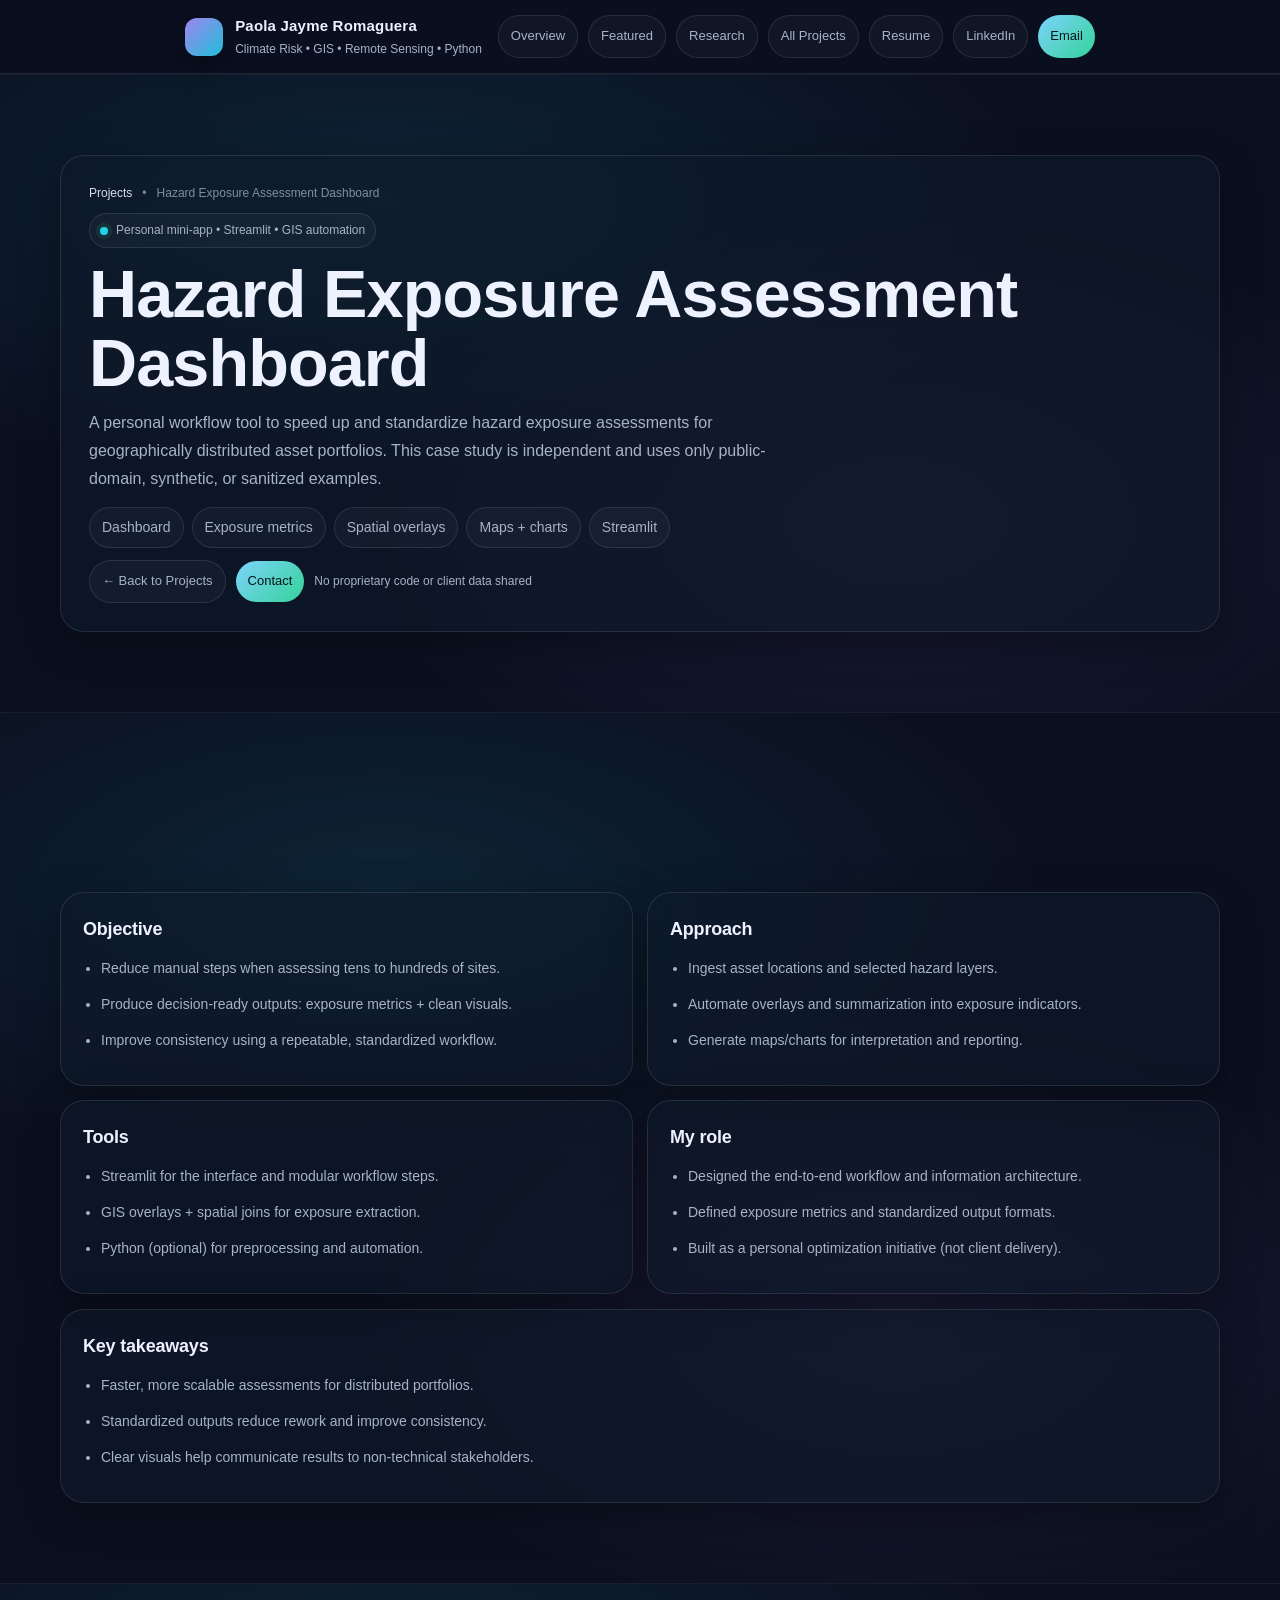
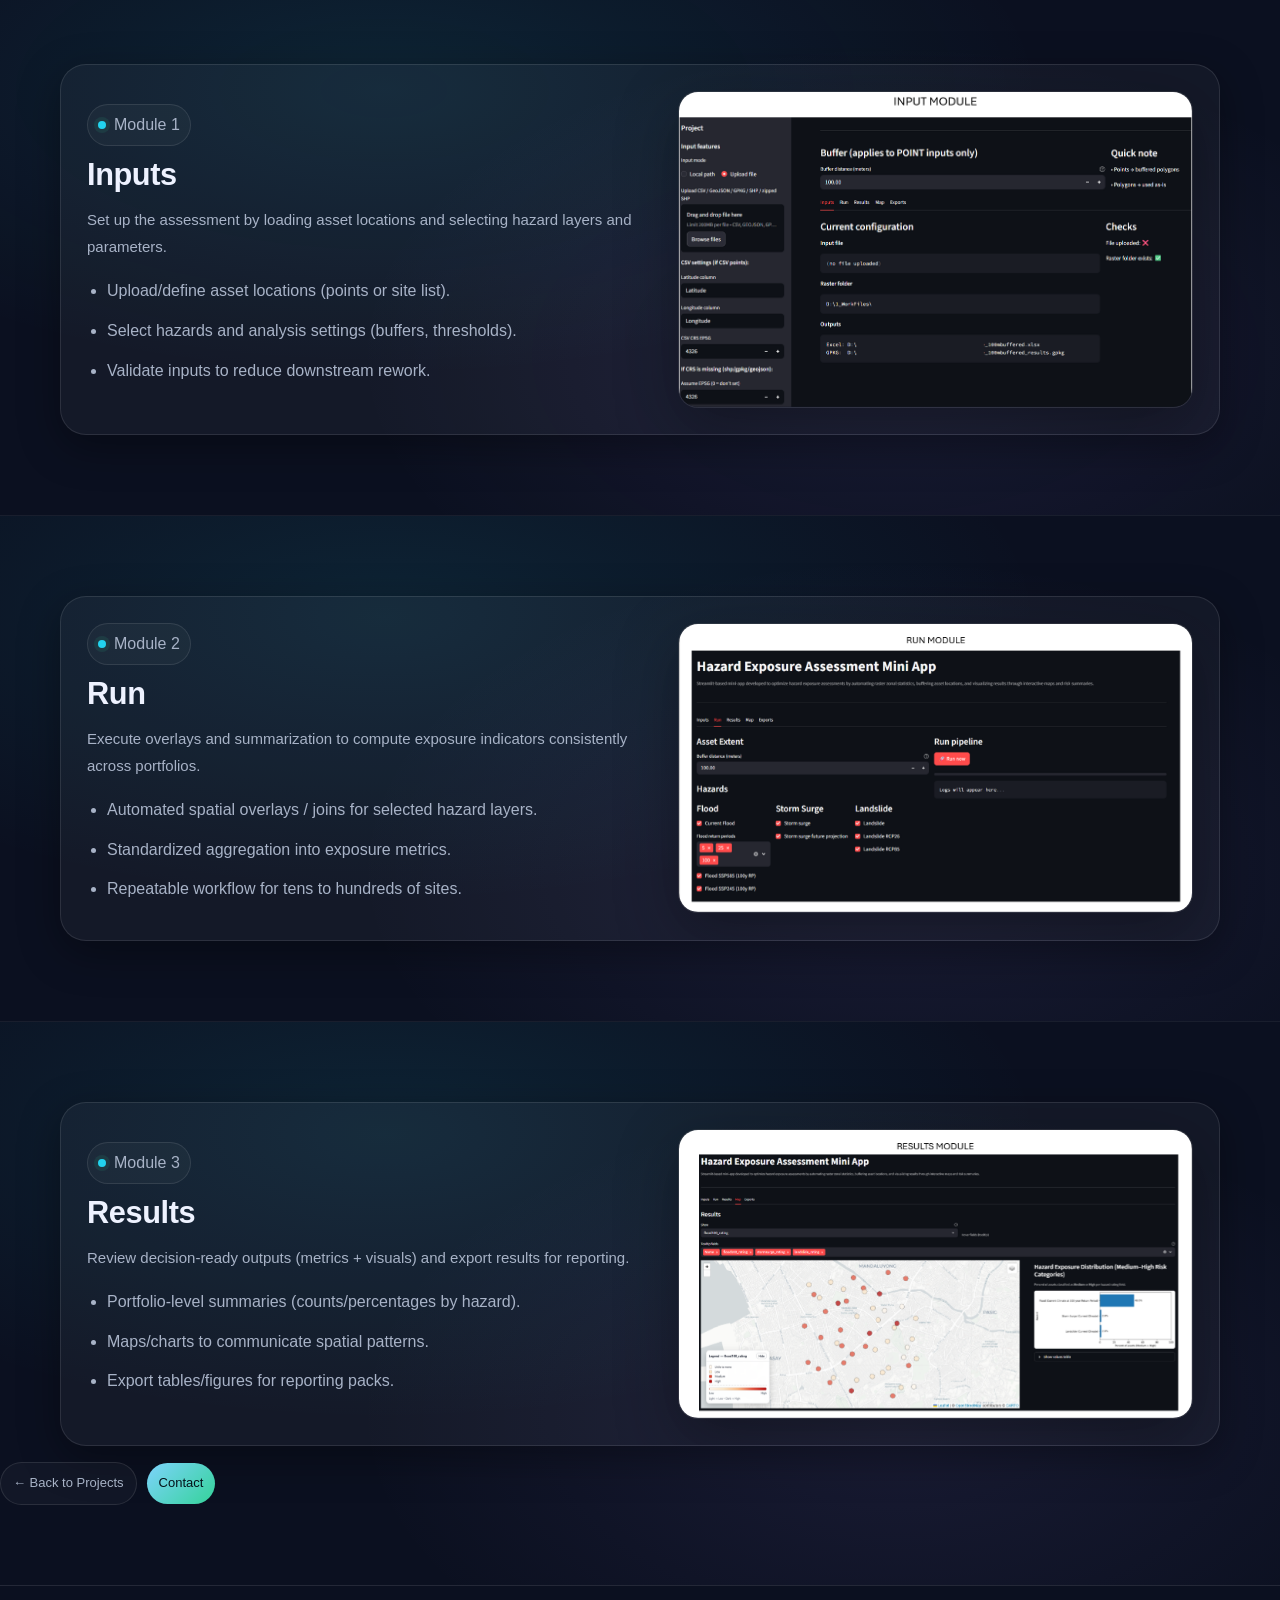
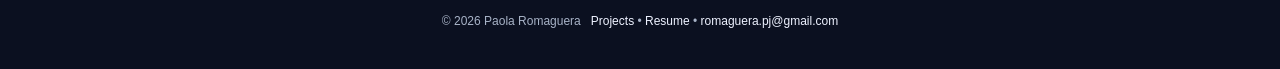
==== project-dashboard.html @ ff6a13b6 "Update project-dashboard.html" ====
<!DOCTYPE html>
<html lang="en">
<head>
  <meta charset="utf-8" />
  <meta name="viewport" content="width=device-width,initial-scale=1" />
  <title>Hazard Exposure Assessment Dashboard | Paola Jayme Romaguera</title>
  <meta name="description" content="Personal Streamlit mini-app that automates hazard exposure metrics and visual summaries for distributed asset portfolios (no client data shared)." />
  <link rel="stylesheet" href="style.css" />

  <style>
    /* Full-bleed like index */
    body .container{ max-width:none; padding:0; }
    .wide{ max-width:1200px; margin:0 auto; padding:0 20px; }

    /* Nav: sticky like index */
    .nav{
      position: sticky;
      top: 0;
      z-index: 1000;
      background: rgba(11,16,32,0.72);
      backdrop-filter: blur(14px);
      border-bottom: 1px solid var(--line);
      padding: 14px 0;
      margin: 0;
    }

    /* Chapters */
    .chapter{
      padding: 80px 0;
      position: relative;
      border-top: 1px solid rgba(255,255,255,.06);
      overflow: hidden;
    }
    @media (max-width: 860px){ .chapter{ padding: 52px 0; } }

    /* Subtle chapter ambience only */
    .chapter::before{
      content:"";
      position:absolute;
      inset:0;
      background: var(--scene-bg,
        radial-gradient(1200px 520px at 30% 20%, rgba(34,211,238,.10), transparent 55%),
        radial-gradient(900px 520px at 70% 70%, rgba(167,139,250,.09), transparent 60%),
        linear-gradient(180deg, rgba(11,16,32,.18), rgba(11,16,32,0))
      );
      pointer-events:none;
      z-index:0;
    }

    .chapter > *{ position:relative; z-index:1; }

    /* Hero panel */
    .hero-panel{
      border: 1px solid var(--line);
      border-radius: calc(var(--radius) + 6px);
      background: rgba(15,26,43,.55);
      box-shadow: var(--shadow);
      overflow:hidden;
    }
    .hero-copy{ padding: 28px; }

    .crumbs{
      display:flex;
      align-items:center;
      gap:10px;
      color: var(--muted);
      font-size: 12px;
      margin-bottom: 10px;
    }
    .crumbs a{ color: var(--text); opacity:.9; }
    .crumbs span{ opacity:.75; }

    .micro{
      display:inline-flex;
      gap:8px;
      align-items:center;
      font-size: 12px;
      color: var(--muted);
      border:1px solid var(--line);
      padding:7px 10px;
      border-radius:999px;
      background: rgba(255,255,255,.03);
      margin-bottom: 12px;
    }
    .micro .dot{
      width:8px;height:8px;border-radius:999px;
      background: var(--accent2);
      box-shadow: 0 0 0 4px rgba(52,211,153,.10);
    }

    .super{
      font-size: clamp(40px, 5.2vw, 68px);
      line-height: 1.03;
      letter-spacing: -0.9px;
      margin: 0 0 12px;
    }
    .lede2{
      color: var(--muted);
      font-size: 16px;
      line-height: 1.75;
      max-width: 78ch;
      margin: 0 0 14px;
    }

    .row{
      display:flex;
      gap:10px;
      align-items:center;
      flex-wrap:wrap;
      margin-top: 12px;
    }

    .tags{
      display:flex;
      flex-wrap:wrap;
      gap:8px;
      margin-top: 14px;
    }
    .tag{
      font-size:14px;
      padding:8px 12px;
      border-radius:999px;
      border:1px solid var(--line);
      background: rgba(255,255,255,.03);
      color: var(--muted);
    }

    /* ===== Details ===== */
    .detail-grid{
      display:grid;
      grid-template-columns: repeat(12, 1fr);
      gap: 14px;
      margin-top: 16px;
    }
    @media (max-width: 980px){
      .detail-grid{ grid-template-columns: repeat(6, 1fr); }
    }
    @media (max-width: 640px){
      .detail-grid{ grid-template-columns: 1fr; }
    }

    .detail-card{
      grid-column: span 6;
      border: 1px solid var(--line);
      border-radius: calc(var(--radius) + 6px);
      background: rgba(15,26,43,.55);
      box-shadow: var(--shadow);
      overflow:hidden;
      padding: 22px;
    }
    .detail-card h3{
      margin:0 0 12px;
      font-size: 18px;
      letter-spacing: -.2px;
    }
    .detail-card ul{
      margin:0;
      padding-left: 18px;
      color: var(--muted);
      font-size: 14px;
      line-height: 1.85;
    }
    .detail-card li{ margin: 10px 0; }
    .detail-wide{ grid-column: span 12; }

    /* ===== Modules ===== */
    .module-wrap{
      display: grid;
      grid-template-columns: 1fr;
      gap: 14px;
    }

    .highlight{
      border: 1px solid var(--line);
      border-radius: 26px;
      background: rgba(255,255,255,.04);
      box-shadow: var(--shadow);
      overflow: hidden;
      padding: 26px;
    }

    .highlight-grid{
      display: grid;
      grid-template-columns: 1.05fr .95fr;
      gap: 22px;
      align-items: center;
    }
    @media (max-width: 980px){
      .highlight-grid{ grid-template-columns: 1fr; }
    }

    .h-eyebrow{
      display: inline-flex;
      align-items: center;
      gap: 8px;
      font-size: 16px;
      color: var(--muted);
      border: 1px solid var(--line);
      background: rgba(255,255,255,.03);
      padding: 7px 10px;
      border-radius: 999px;
      margin-bottom: 12px;
    }
    .h-eyebrow .dot{
      width: 8px;
      height: 8px;
      border-radius: 999px;
      background: var(--accent2);
      box-shadow: 0 0 0 4px rgba(52,211,153,.10);
    }

    .h-title{
      margin: 0 0 14px;
      font-size: clamp(24px, 2.4vw, 34px);
      letter-spacing: -.4px;
      line-height: 1.12;
    }
    .h-desc{
      margin: 0 0 16px;
      color: var(--muted);
      font-size: clamp(15px, 1.15vw, 18px);
      line-height: 1.8;
      max-width: 66ch;
    }
    .h-points{
      margin: 0;
      padding-left: 20px;
      color: var(--muted);
      font-size: 16px;
      line-height: 1.85;
    }
    .h-points li{ margin: 10px 0; }

    .h-media{
      border: 1px solid var(--line);
      border-radius: 20px;
      background: rgba(0,0,0,.18);
      overflow: hidden;
      box-shadow: 0 18px 60px rgba(0,0,0,.35);
      position: relative;
    }
    .h-media img{
      width: 100%;
      height: auto;
      display: block;
      cursor: zoom-in;
      transform: scale(1);
      transition: transform .22s ease, filter .22s ease;
      will-change: transform;
      transform-origin: center;
    }

    @media (hover:hover){
      .h-media:hover img{
        transform: scale(1.06);
        filter: saturate(1.05) contrast(1.03);
      }
      .highlight:hover .h-media{
        box-shadow: 0 22px 70px rgba(0,0,0,.45);
      }
    }

    /* ===== Lightbox ===== */
    .lightbox{
      position: fixed;
      inset: 0;
      background: rgba(5,10,20,.85);
      backdrop-filter: blur(10px);
      display: flex;
      align-items: center;
      justify-content: center;
      z-index: 2000;

      opacity: 0;
      visibility: hidden;
      transition: opacity .25s ease, visibility .25s ease;
      padding: 20px;
    }
    .lightbox.show{
      opacity: 1;
      visibility: visible;
    }
    .lightbox img{
      max-width: 92vw;
      max-height: 88vh;
      border-radius: 14px;
      border: 1px solid var(--line);
      box-shadow: 0 40px 120px rgba(0,0,0,.6);
    }
    .lightbox-close{
      position: absolute;
      top: 22px;
      right: 26px;
      width: 40px;
      height: 40px;
      border-radius: 999px;
      display: grid;
      place-items: center;
      border: 1px solid var(--line);
      background: rgba(255,255,255,.06);
      color: white;
      font-size: 24px;
      cursor: pointer;
      opacity: .85;
      transition: opacity .2s, transform .2s;
    }
    .lightbox-close:hover{
      opacity: 1;
      transform: translateY(-1px);
    }

    /* Reveal transitions */
    .reveal{
      opacity: 0;
      transform: translateY(18px);
      transition: opacity .8s ease, transform .8s ease;
      will-change: opacity, transform;
    }
    .reveal.in{
      opacity: 1;
      transform: translateY(0);
    }
    /* ✅ Mobile fix: force highlight cards to take full width */
@media (max-width: 640px){
  .detail-grid{
    grid-template-columns: 1fr !important;
  }
  .detail-card,
  .detail-wide{
    grid-column: 1 / -1 !important; /* overrides span 6 / span 12 */
    width: 100%;
  }
}
    

    .footer{ margin: 0; padding: 26px 0 38px; }
  </style>
</head>

<body>
  <div class="container">

    <!-- NAV -->
    <header class="nav" role="navigation">
      <div class="wide" style="display:flex;align-items:center;justify-content:space-between;gap:16px;">
        <div class="brand">
          <div class="brand-badge" aria-hidden="true"></div>
          <div class="brand-name">
            <strong>Paola Jayme Romaguera</strong>
            <span>Climate Risk • GIS • Remote Sensing • Python</span>
          </div>
        </div>

        <nav class="nav-links" aria-label="Primary">
          <a class="pill" href="index.html#top">Overview</a>
          <a class="pill" href="index.html#featured">Featured</a>
          <a class="pill" href="index.html#research">Research</a>
          <a class="pill" href="projects.html">All Projects</a>
          <a class="pill" href="resume.pdf">Resume</a>
          <a class="pill" href="https://www.linkedin.com/in/pjromaguera" target="_blank" rel="noopener">LinkedIn</a>
          <a class="pill primary" href="mailto:romaguera.pj@gmail.com">Email</a>
        </nav>
      </div>
    </header>

    <!-- HERO -->
    <section class="chapter" id="top">
      <div class="wide">
        <div class="hero-panel reveal">
          <div class="hero-copy">
            <div class="crumbs">
              <a href="projects.html">Projects</a>
              <span>•</span>
              <span>Hazard Exposure Assessment Dashboard</span>
            </div>

            <div class="micro"><span class="dot"></span> Personal mini-app • Streamlit • GIS automation</div>

            <h1 class="super">Hazard Exposure Assessment Dashboard</h1>

            <p class="lede2">
              A personal workflow tool to speed up and standardize hazard exposure assessments for geographically distributed asset portfolios.
              This case study is independent and uses only public-domain, synthetic, or sanitized examples.
            </p>

            <div class="tags">
              <span class="tag">Dashboard</span>
              <span class="tag">Exposure metrics</span>
              <span class="tag">Spatial overlays</span>
              <span class="tag">Maps + charts</span>
              <span class="tag">Streamlit</span>
            </div>

            <div class="row">
              <a class="pill" href="projects.html">← Back to Projects</a>
              <a class="pill primary" href="mailto:romaguera.pj@gmail.com">Contact</a>
              <span class="small">No proprietary code or client data shared</span>
            </div>
          </div>
        </div>
      </div>
    </section>

    <!-- DETAILS -->
    <section class="chapter" id="details">
      <div class="wide">
        <div class="reveal">
          <h2 style="margin:0 0 10px; font-size:28px; letter-spacing:-.3px;">Highlights</h2>
          <p class="lede2" style="margin:0;">
            What this dashboard is designed to achieve and how it’s structured.
          </p>
        </div>

        <div class="detail-grid">
          <div class="detail-card reveal">
            <h3>Objective</h3>
            <ul>
              <li>Reduce manual steps when assessing tens to hundreds of sites.</li>
              <li>Produce decision-ready outputs: exposure metrics + clean visuals.</li>
              <li>Improve consistency using a repeatable, standardized workflow.</li>
            </ul>
          </div>

          <div class="detail-card reveal">
            <h3>Approach</h3>
            <ul>
              <li>Ingest asset locations and selected hazard layers.</li>
              <li>Automate overlays and summarization into exposure indicators.</li>
              <li>Generate maps/charts for interpretation and reporting.</li>
            </ul>
          </div>

          <div class="detail-card reveal">
            <h3>Tools</h3>
            <ul>
              <li>Streamlit for the interface and modular workflow steps.</li>
              <li>GIS overlays + spatial joins for exposure extraction.</li>
              <li>Python (optional) for preprocessing and automation.</li>
            </ul>
          </div>

          <div class="detail-card reveal">
            <h3>My role</h3>
            <ul>
              <li>Designed the end-to-end workflow and information architecture.</li>
              <li>Defined exposure metrics and standardized output formats.</li>
              <li>Built as a personal optimization initiative (not client delivery).</li>
            </ul>
          </div>

          <div class="detail-card detail-wide reveal">
            <h3>Key takeaways</h3>
            <ul>
              <li>Faster, more scalable assessments for distributed portfolios.</li>
              <li>Standardized outputs reduce rework and improve consistency.</li>
              <li>Clear visuals help communicate results to non-technical stakeholders.</li>
            </ul>
          </div>
        </div>
      </div>
    </section>

    <!-- MODULE 1 -->
    <section class="chapter" id="module-input">
      <div class="wide">
        <div class="module-wrap reveal">
          <div class="highlight">
            <div class="highlight-grid">

              <div>
                <div class="h-eyebrow"><span class="dot"></span> Module 1</div>
                <h2 class="h-title">Inputs</h2>
                <p class="h-desc">
                  Set up the assessment by loading asset locations and selecting hazard layers and parameters.
                </p>
                <ul class="h-points">
                  <li>Upload/define asset locations (points or site list).</li>
                  <li>Select hazards and analysis settings (buffers, thresholds).</li>
                  <li>Validate inputs to reduce downstream rework.</li>
                </ul>
              </div>

              <div class="h-media">
                <img src="assets/app-input.png" alt="Dashboard Inputs module screenshot">
              </div>

            </div>
          </div>
        </div>
      </div>
    </section>

    <!-- MODULE 2 -->
    <section class="chapter" id="module-run">
      <div class="wide">
        <div class="module-wrap reveal">
          <div class="highlight">
            <div class="highlight-grid">

              <div>
                <div class="h-eyebrow"><span class="dot"></span> Module 2</div>
                <h2 class="h-title">Run</h2>
                <p class="h-desc">
                  Execute overlays and summarization to compute exposure indicators consistently across portfolios.
                </p>
                <ul class="h-points">
                  <li>Automated spatial overlays / joins for selected hazard layers.</li>
                  <li>Standardized aggregation into exposure metrics.</li>
                  <li>Repeatable workflow for tens to hundreds of sites.</li>
                </ul>
              </div>

              <div class="h-media">
                <img src="assets/app-run.png" alt="Dashboard Run module screenshot">
              </div>

            </div>
          </div>
        </div>
      </div>
    </section>

    <!-- MODULE 3 -->
    <section class="chapter" id="module-results">
      <div class="wide">
        <div class="module-wrap reveal">
          <div class="highlight">
            <div class="highlight-grid">

              <div>
                <div class="h-eyebrow"><span class="dot"></span> Module 3</div>
                <h2 class="h-title">Results</h2>
                <p class="h-desc">
                  Review decision-ready outputs (metrics + visuals) and export results for reporting.
                </p>
                <ul class="h-points">
                  <li>Portfolio-level summaries (counts/percentages by hazard).</li>
                  <li>Maps/charts to communicate spatial patterns.</li>
                  <li>Export tables/figures for reporting packs.</li>
                </ul>
              </div>

              <div class="h-media">
                <img src="assets/app-results.png" alt="Dashboard Results module screenshot">
              </div>

            </div>
          </div>
        </div>
      </div>



        <div class="row reveal" style="margin-top:16px;">
          <a class="pill" href="projects.html">← Back to Projects</a>
          <a class="pill primary" href="mailto:romaguera.pj@gmail.com">Contact</a>
        </div>
      </div>
    </section>

    <!-- FOOTER -->
    <footer class="footer">
      <div class="wide" style="display:flex;justify-content:space-between;gap:10px;flex-wrap:wrap;">
        <span>© <span id="y"></span> Paola Romaguera</span>
        <span>
          <a href="projects.html">Projects</a> •
          <a href="resume.pdf">Resume</a> •
          <a href="mailto:romaguera.pj@gmail.com">romaguera.pj@gmail.com</a>
        </span>
      </div>
    </footer>

  </div>

  <!-- LIGHTBOX (MUST be in BODY, not inside script) -->
  <div class="lightbox" id="lightbox" aria-hidden="true">
    <button class="lightbox-close" id="lightboxClose" aria-label="Close image">&times;</button>
    <img id="lightboxImg" alt="">
  </div>

  <script>
    // Run after DOM is ready
    window.addEventListener('DOMContentLoaded', () => {

      // Footer year
      const y = document.getElementById('y');
      if (y) y.textContent = new Date().getFullYear();

      // Reveal transitions — re-trigger enter/exit
      const revealEls = document.querySelectorAll('.reveal');
      const io = new IntersectionObserver((entries) => {
        entries.forEach(e => {
          if (e.isIntersecting) e.target.classList.add('in');
          else e.target.classList.remove('in');
        });
      }, { threshold: 0.14, rootMargin: "0px 0px -10% 0px" });
      revealEls.forEach(el => io.observe(el));

      // Lightbox
      const lightbox = document.getElementById("lightbox");
      const lightboxImg = document.getElementById("lightboxImg");
      const closeBtn = document.getElementById("lightboxClose");

      if (!lightbox || !lightboxImg || !closeBtn) return;

      function openLightbox(src, alt){
        lightboxImg.src = src;
        lightboxImg.alt = alt || "Full size image";
        lightbox.classList.add("show");
        lightbox.setAttribute("aria-hidden", "false");
        document.body.style.overflow = "hidden";
      }

      function closeLightbox(){
        lightbox.classList.remove("show");
        lightbox.setAttribute("aria-hidden", "true");
        document.body.style.overflow = "";
        // optional: clear src after close
        setTimeout(() => { lightboxImg.src = ""; }, 200);
      }

      document.querySelectorAll(".h-media img").forEach(img => {
        img.addEventListener("click", () => openLightbox(img.src, img.alt));
      });

      closeBtn.addEventListener("click", closeLightbox);

      // click outside image closes
      lightbox.addEventListener("click", (e) => {
        if (e.target === lightbox) closeLightbox();
      });

      // ESC closes
      document.addEventListener("keydown", (e) => {
        if (e.key === "Escape") closeLightbox();
      });

    });
  </script>

</body>
</html>
---- style.css ----
:root{
  --bg:#0b1020;          /* page background */
  --card:#0f1a2b;        /* card background */
  --muted:#a8b3c7;       /* secondary text */
  --text:#eef2ff;        /* primary text */

  /* ACCENTS */
  --accent:#a78bfa;      /* violet */
  --accent2:#22d3ee;     /* cyan */

  --line:rgba(255,255,255,.10);
  --shadow: 0 12px 40px rgba(0,0,0,.35);
  --radius:18px;
}

*{ box-sizing:border-box; }
html, body { height:100%; }
html{ scroll-behavior:smooth; }

body{
  margin:0;
  font-family: 'Inter', sans-serif;
  background-color: var(--bg);
  color: var(--text);
  line-height:1.6;
}

a{ color:inherit; text-decoration:none; }
a:hover{ opacity:.92; }

/* Base container (your index.html overrides max-width on purpose) */
.container{
  max-width:1100px;
  margin:0 auto;
  padding:28px 20px 70px;
  background: transparent;
}

/* =========================================================
   HERO LAYOUT
   ========================================================= */

.hero{
  position: relative;
  display:grid;
  grid-template-columns: 1.2fr .8fr;
  gap:18px;
  align-items:stretch;
  margin-top:6px;

  min-height:620px; /* keeps both sides aligned */
}

.hero > .card{
  height:100%;
}


.hero-side{
  padding:18px;
  display:flex;
  flex-direction:column;
  gap:12px;
  height:100%;
}

.hero-side .card{
  flex:1;
}

/* NAV (base styles; index.html adds sticky behavior inline) */
.nav{
  display:flex;
  align-items:center;
  justify-content:space-between;
  gap:16px;
  padding:14px 0 24px;
}
.brand{
  display:flex;
  align-items:center;
  gap:12px;
}
.brand-badge{
  width:38px; height:38px;
  border-radius:12px;
  background: linear-gradient(135deg, rgba(167,139,250,.95), rgba(34,211,238,.9));
  box-shadow: 0 10px 30px rgba(0,0,0,.35);
}
.brand-name{
  display:flex;
  flex-direction:column;
}
.brand-name strong{ font-size:15px; letter-spacing:.2px; }
.brand-name span{ font-size:12px; color:var(--muted); margin-top:2px; }

.nav-links{
  display:flex;
  gap:10px;
  flex-wrap:wrap;
}

.pill{
  padding:10px 12px;
  border:1px solid var(--line);
  background: rgba(255,255,255,.03);
  border-radius:999px;
  font-size:13px;
  color:var(--muted);
  transition: transform .12s ease, background .12s ease, color .12s ease;
  display:inline-flex;
  align-items:center;
  justify-content:center;
}
.pill:hover{
  background: rgba(255,255,255,.06);
  color:var(--text);
  transform: translateY(-1px);
}
.pill.primary{
  color:#05131a;
  border:none;
  background: linear-gradient(135deg, rgba(125,211,252,1), rgba(52,211,153,1));
}
.pill.primary:hover{ filter:brightness(.98); }

/* CARD */
.card{
  background: rgba(15,26,43,.72);
  border:1px solid var(--line);
  border-radius: var(--radius);
  box-shadow: var(--shadow);
  overflow:hidden;
  backdrop-filter: blur(8px);
}

/* Common bits used across pages */
.kicker{
  display:inline-flex;
  align-items:center;
  gap:8px;
  font-size:12px;
  color:var(--muted);
  border:1px solid var(--line);
  padding:7px 10px;
  border-radius:999px;
  background: rgba(255,255,255,.03);
}

.dot{
  width:8px; height:8px;
  border-radius:999px;
  background: var(--accent2);
  box-shadow: 0 0 0 4px rgba(52,211,153,.12);
}

.tags{
  display:flex;
  flex-wrap:wrap;
  gap:8px;
  margin-top:12px;
}
.tag{
  font-size:12px;
  padding:8px 10px;
  border-radius:999px;
  border:1px solid var(--line);
  background: rgba(255,255,255,.03);
  color: var(--muted);
}

.profile{
  display:flex;
  gap:12px;
  align-items:center;
  padding:14px;
  border:1px solid var(--line);
  border-radius:16px;
  background: rgba(255,255,255,.03);
}
.avatar{
  width:72px; height:72px;
    overflow:hidden;
  border:1px solid var(--line);
  border-radius:16px;
  background: rgba(255,255,255,.04);
  display:flex;
  align-items:center;
  justify-content:center;
  color:var(--muted);
  font-size:12px;
}
.avatar img{
  width:100%;
  height:100%;
  object-fit:cover;
  border-radius:16px;
  box-shadow:
    0 10px 35px rgba(0,0,0,.45),
    0 0 40px rgba(125,211,252,.08);
}

.profile-meta strong{ display:block; font-size:14px; }
.profile-meta span{ display:block; font-size:12px; color:var(--muted); margin-top:2px; }

.quicklist{
  padding:14px;
  border:1px solid var(--line);
  border-radius:16px;
  background: rgba(255,255,255,.03);
}
.quicklist h3{
  margin:0 0 8px;
  font-size:13px;
  color:var(--text);
}
.quicklist ul{
  margin:0;
  padding-left:18px;
  color:var(--muted);
  font-size:13px;
}
.quicklist li{ margin:6px 0; }

.cta{
  margin-top:10px;
  display:flex;
  justify-content:space-between;
  align-items:center;
  gap:10px;
}
.small{
  font-size:12px;
  color:var(--muted);
}

hr.sep{
  border:none;
  border-top:1px solid var(--line);
  margin:18px 0;
}

/* ===== Reveal transition (used with JS that adds/removes .in) ===== */
.reveal{
  opacity:0;
  transform: translateY(18px);
  transition: opacity .8s ease, transform .8s ease;
  will-change: opacity, transform;
}
.reveal.in{
  opacity:1;
  transform: translateY(0);
}

/* ===== Gallery: centered, no stretching ===== */
.gallery{
  display:grid;
  grid-template-columns: 1fr;
  gap:18px;
  margin-top:12px;
}

/* hide spacer paragraphs if present */
.gallery p{ display:none; }

.gallery img{
  justify-self:center;
  max-width:100%;
  max-height:520px;
  width:auto;
  height:auto;
  object-fit:contain;
  border-radius:14px;
  border:1px solid var(--line);
  box-shadow: 0 10px 25px rgba(0,0,0,0.25);
}

@media (min-width: 900px){
  .gallery{ grid-template-columns: repeat(2, 1fr); }
}

/* =========================================================
   ONE-CARD FEATURED CAROUSEL (the one your index.html uses)
   ========================================================= */

.carousel{ margin-top: 10px; }

.carousel-track{
  display:flex;
  gap:16px;

  overflow-x:auto;
  overflow-y:hidden;

  scroll-snap-type: x mandatory;
  scroll-padding: 50%;
  -webkit-overflow-scrolling: touch;

  padding: 8px 0 8px;

  /* hide scrollbar */
  scrollbar-width:none;
}
.carousel-track::-webkit-scrollbar{ display:none; }

/* each card is “one at a time” centered */
.carousel-track .hcard{
  scroll-snap-align:center;
  flex: 0 0 78%;
  max-width: 720px;
  margin: 0 auto;
}

@media (min-width: 1100px){
  .carousel-track .hcard{
    flex-basis: 62%;
    max-width: 760px;
  }
}

@media (max-width: 640px){
  .carousel-track .hcard{
    flex-basis: 92%;
    max-width: none;
  }
}

/* Card style */
.hcard{
  display:flex;
  flex-direction: column;
  border: 1px solid var(--line);
  border-radius: calc(var(--radius) + 6px);
  background: rgba(15,26,43,.55);
  box-shadow: var(--shadow);
  overflow: hidden;
  text-decoration:none;
  transition: transform .18s ease, box-shadow .18s ease;
}
.hcard:hover{
  transform: translateY(-3px);
  box-shadow: 0 18px 60px rgba(0,0,0,.45);
}

.hcard-media{
  height: 280px;
  border-bottom: 1px solid var(--line);
  overflow:hidden;
  background: rgba(255,255,255,.03);
}
.hcard-media img{
  width:100%;
  height:100%;
  object-fit:cover;
  display:block;
}

.hcard-body{ padding:18px; }
.hcard-body h3{
  margin:0 0 8px;
  font-size:18px;
  letter-spacing:-.2px;
}
.hcard-body p{
  margin:0;
  color: var(--muted);
  font-size:14px;
  line-height:1.65;
}

/* Pagination indicator */
.carousel-indicator{
  display:flex;
  justify-content:center;
  margin-top:12px;
}
.indicator-track{
  display:flex;
  align-items:center;
  gap:10px;
  padding:8px 12px;
  border:1px solid var(--line);
  background: rgba(255,255,255,.03);
  border-radius:999px;
}
.ind-dot{
  width:6px;
  height:6px;
  border-radius:999px;
  background: rgba(255,255,255,.18);
  transition: width .22s ease, background .22s ease, opacity .22s ease;
  opacity:.85;
  cursor:pointer;
}
.ind-dot.active{
  width:30px;
  background: rgba(255,255,255,.35);
  opacity:1;
}

/* FEATURED header (used in index) */
.feature-head{
  display:flex;
  align-items:center;
  justify-content:space-between;
  gap:12px;
  margin-bottom:12px;
}
.feature-head h2{
  margin:0;
  font-size:28px;
  letter-spacing:-.3px;
}

/* =========================================================
   Research / Tiles helpers (index.html uses .tile/.tiles)
   ========================================================= */

/* ===== Research: one-row, uniform cards (no carousel) ===== */
.research-row{
  display: grid;
  grid-template-columns: repeat(3, minmax(0, 1fr));
  gap: 14px;
  margin-top: 14px;
  align-items: stretch; /* equal height cards */
}

/* On smaller screens, wrap naturally */
@media (max-width: 980px){
  .research-row{ grid-template-columns: repeat(2, minmax(0, 1fr)); }
}
@media (max-width: 640px){
  .research-row{ grid-template-columns: 1fr; }
}

.research-card{
  border: 1px solid var(--line);
  border-radius: calc(var(--radius) + 6px);
  background: rgba(15,26,43,.55);
  box-shadow: var(--shadow);
  padding: 18px;

  display: flex;
  flex-direction: column;
  gap: 10px;

  min-height: 320px; /* optional: makes them feel uniform */
}

.research-card h3{
  margin: 0;
  font-size: 18px;
  letter-spacing: -.2px;
}

.research-card p{
  margin: 0;
  color: var(--muted);
  font-size: 14px;
  line-height: 1.65;

  /* optional: keep descriptions visually consistent */
  display: -webkit-box;
  -webkit-line-clamp: 4;
  -webkit-box-orient: vertical;
  overflow: hidden;
}

.research-card .kws{
  margin-top: auto; /* pushes kws + buttons down */
}

.research-card .row{
  margin-top: 10px;
}
.research-card .row{
  min-height: 44px; /* keeps CTA row consistent */
  align-items: center;
}
/* ===== PROJECT CARD  ===== */

.project{
  display:flex;
  flex-direction:column;
  overflow:hidden;
}

/* Image container */
.project .cover{
  height:200px;
  overflow:hidden;
  border-bottom:1px solid var(--line);
}

.project .cover img{
  width:100%;
  height:100%;
  object-fit:cover;
  display:block;
}

/* Content padding */
.project .content{
  padding:20px;
  display:flex;
  flex-direction:column;
  gap:12px;
  flex:1;
}

/* Title */
.project h3{
  margin:0;
  font-size:18px;
  line-height:1.35;
}

/* Description */
.project p{
  margin:0;
  color:var(--muted);
  font-size:14px;
  line-height:1.65;
}

/* Tags spacing */
.project .meta{
  display:flex;
  flex-wrap:wrap;
  gap:8px;
  margin-top:6px;
}

/* CTA always bottom aligned */
.project .cta{
  margin-top:auto;
  display:flex;
  justify-content:space-between;
  align-items:center;
  padding-top:10px;
  border-top:1px solid rgba(255,255,255,.05);
}
/* FOOTER */
.footer{
  margin-top:34px;
  padding-top:18px;
  border-top:1px solid var(--line);
  color:var(--muted);
  font-size:12px;
  display:flex;
  flex-wrap:wrap;
  gap:10px;
  justify-content:space-between;
}
.footer a{ color:var(--text); }

/* Accessibility: reduce motion */
@media (prefers-reduced-motion: reduce){
  *{ transition:none !important; scroll-behavior:auto !important; }
}
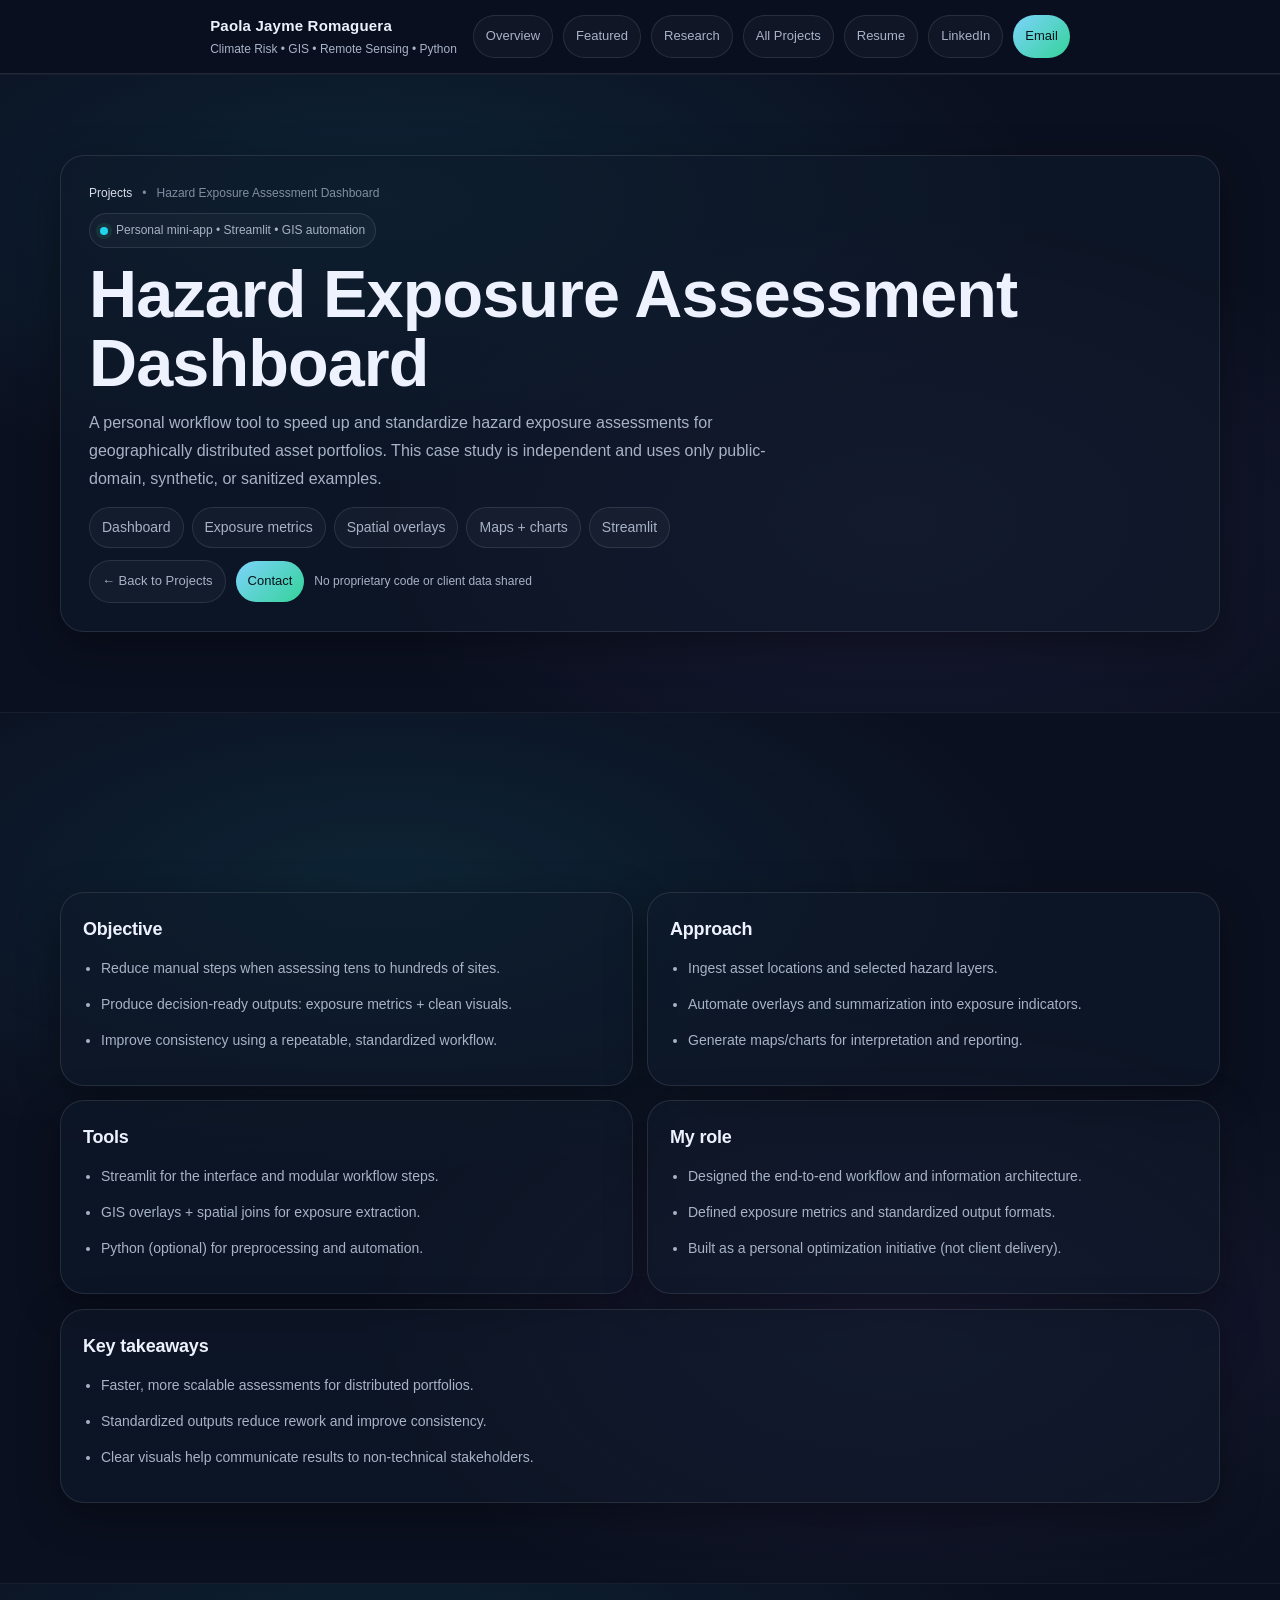
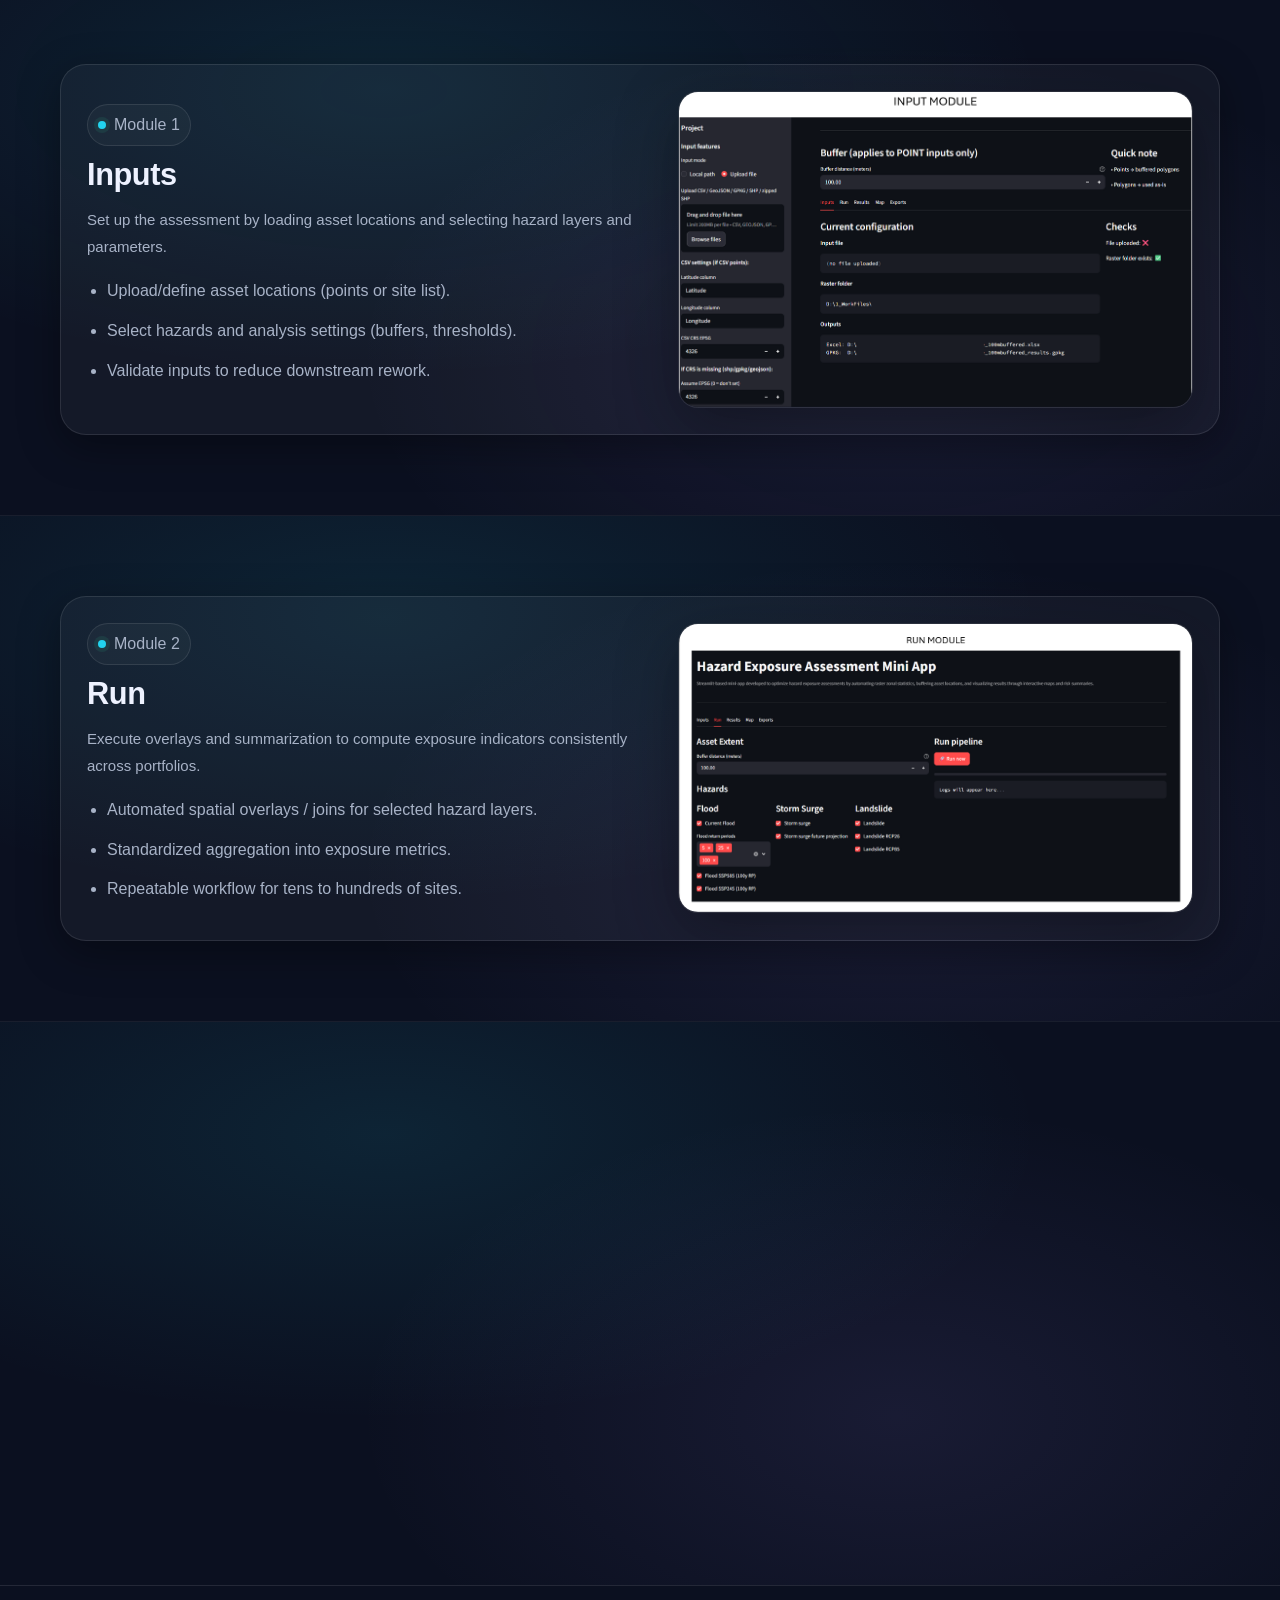
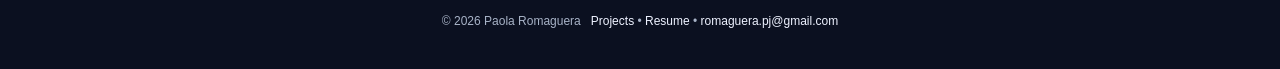
==== commit 09d3e120: "Update project-dashboard.html" ====
--- a/project-dashboard.html
+++ b/project-dashboard.html
@@ -344,7 +344,7 @@
     <header class="nav" role="navigation">
       <div class="wide" style="display:flex;align-items:center;justify-content:space-between;gap:16px;">
         <div class="brand">
-          <div class="brand-badge" aria-hidden="true"></div>
+           <!--  <div class="brand-badge" aria-hidden="true"></div> -->
           <div class="brand-name">
             <strong>Paola Jayme Romaguera</strong>
             <span>Climate Risk • GIS • Remote Sensing • Python</span>
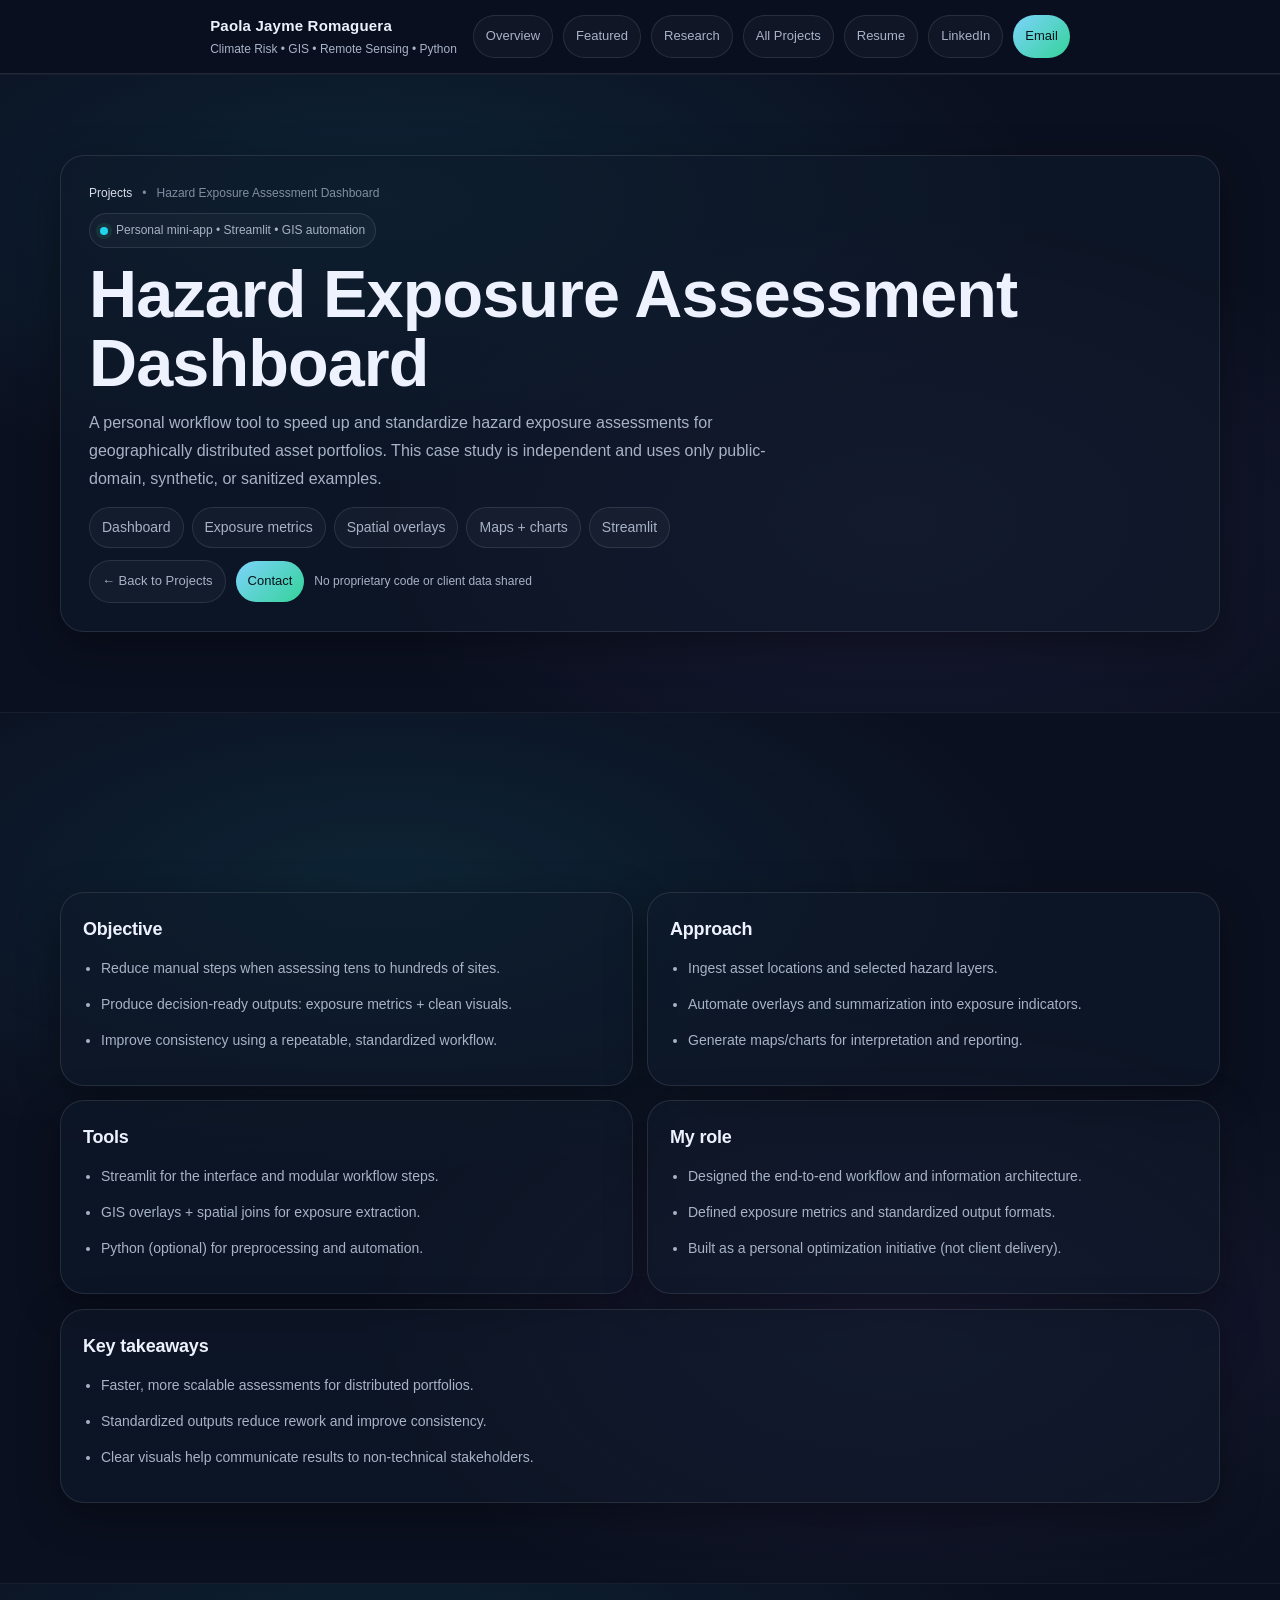
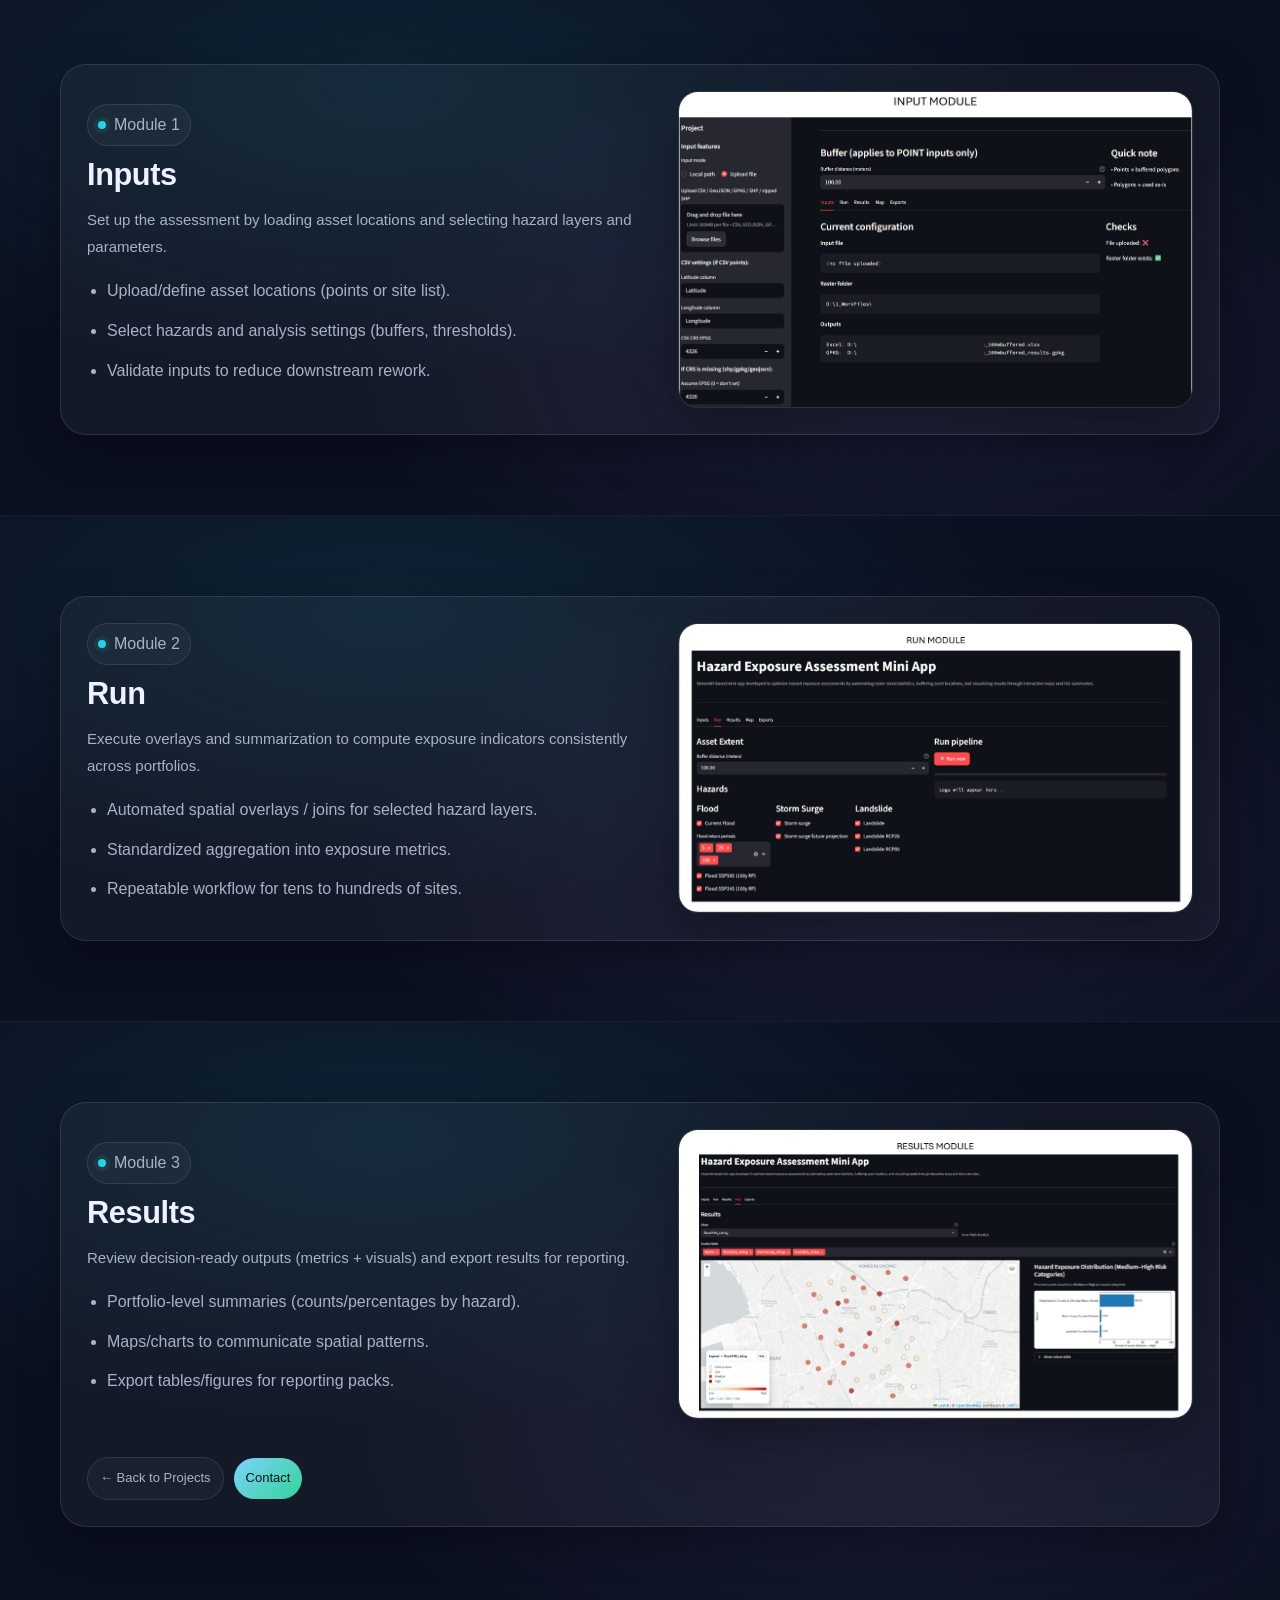
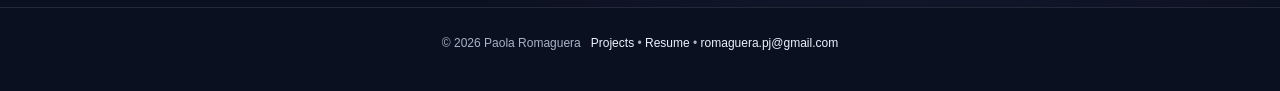
==== commit 7ae8ffa9: "Update project-dashboard.html" ====
--- a/project-dashboard.html
+++ b/project-dashboard.html
@@ -543,19 +543,19 @@
               <div class="h-media">
                 <img src="assets/app-results.png" alt="Dashboard Results module screenshot">
               </div>
-
-            </div>
-          </div>
-        </div>
-      </div>
-
-
-
-        <div class="row reveal" style="margin-top:16px;">
+ <div class="row reveal" style="margin-top:16px;">
           <a class="pill" href="projects.html">← Back to Projects</a>
           <a class="pill primary" href="mailto:romaguera.pj@gmail.com">Contact</a>
         </div>
       </div>
+            </div>
+          </div>
+        </div>
+      </div>
+
+
+
+       
     </section>
 
     <!-- FOOTER -->
--- a/style.css
+++ b/style.css
@@ -540,6 +540,44 @@
   padding-top:10px;
   border-top:1px solid rgba(255,255,255,.05);
 }
+
+.table-wrap{
+  overflow-x:auto;
+  margin-top:12px;
+}
+
+.dataset-table{
+  width:100%;
+  border-collapse:collapse;
+  font-size:14px;
+  border:1px solid var(--line);
+  border-radius:16px;
+  overflow:hidden;
+  background:rgba(255,255,255,.03);
+}
+
+.dataset-table th{
+  text-align:left;
+  padding:14px;
+  background:rgba(255,255,255,.04);
+  border-bottom:1px solid var(--line);
+  font-weight:600;
+}
+
+.dataset-table td{
+  padding:14px;
+  border-bottom:1px solid rgba(255,255,255,.06);
+  color:var(--muted);
+}
+
+.dataset-table tr:last-child td{
+  border-bottom:none;
+}
+
+.dataset-table tr:hover{
+  background:rgba(255,255,255,.03);
+}
+
 /* FOOTER */
 .footer{
   margin-top:34px;
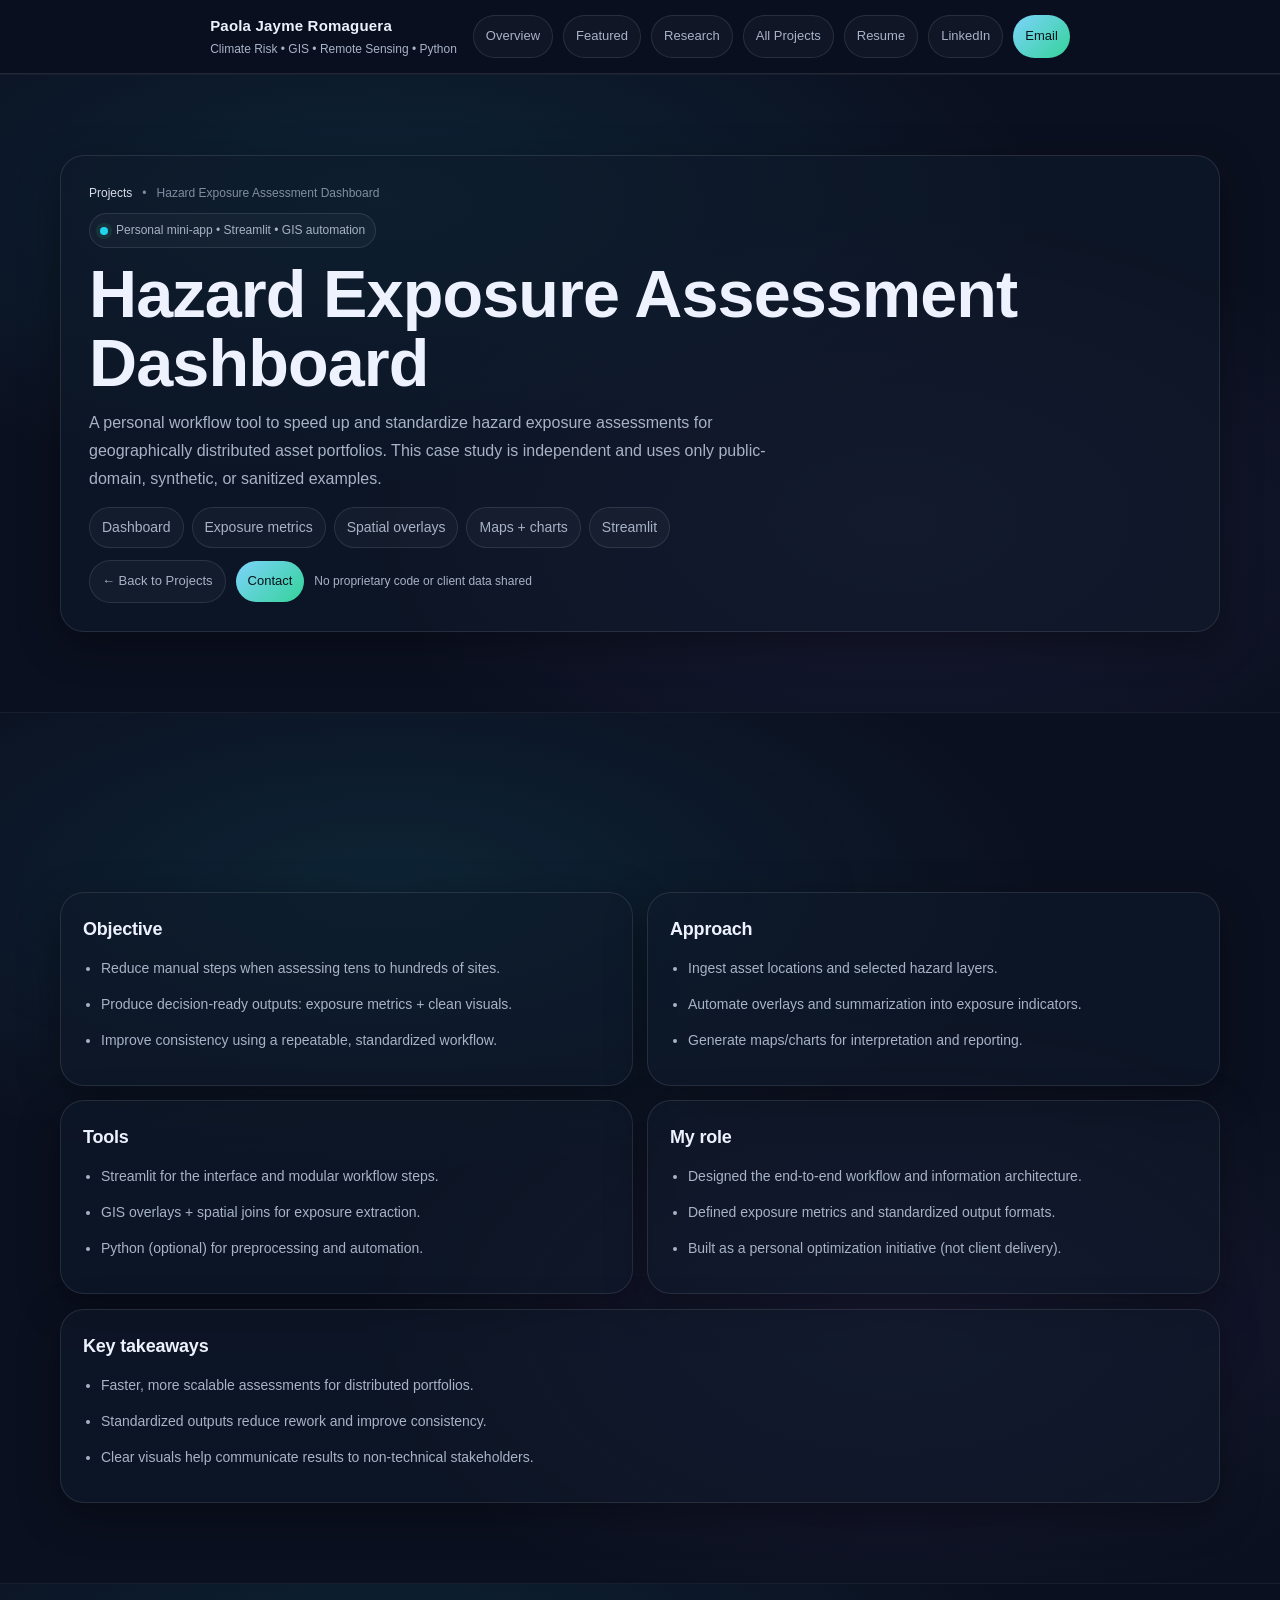
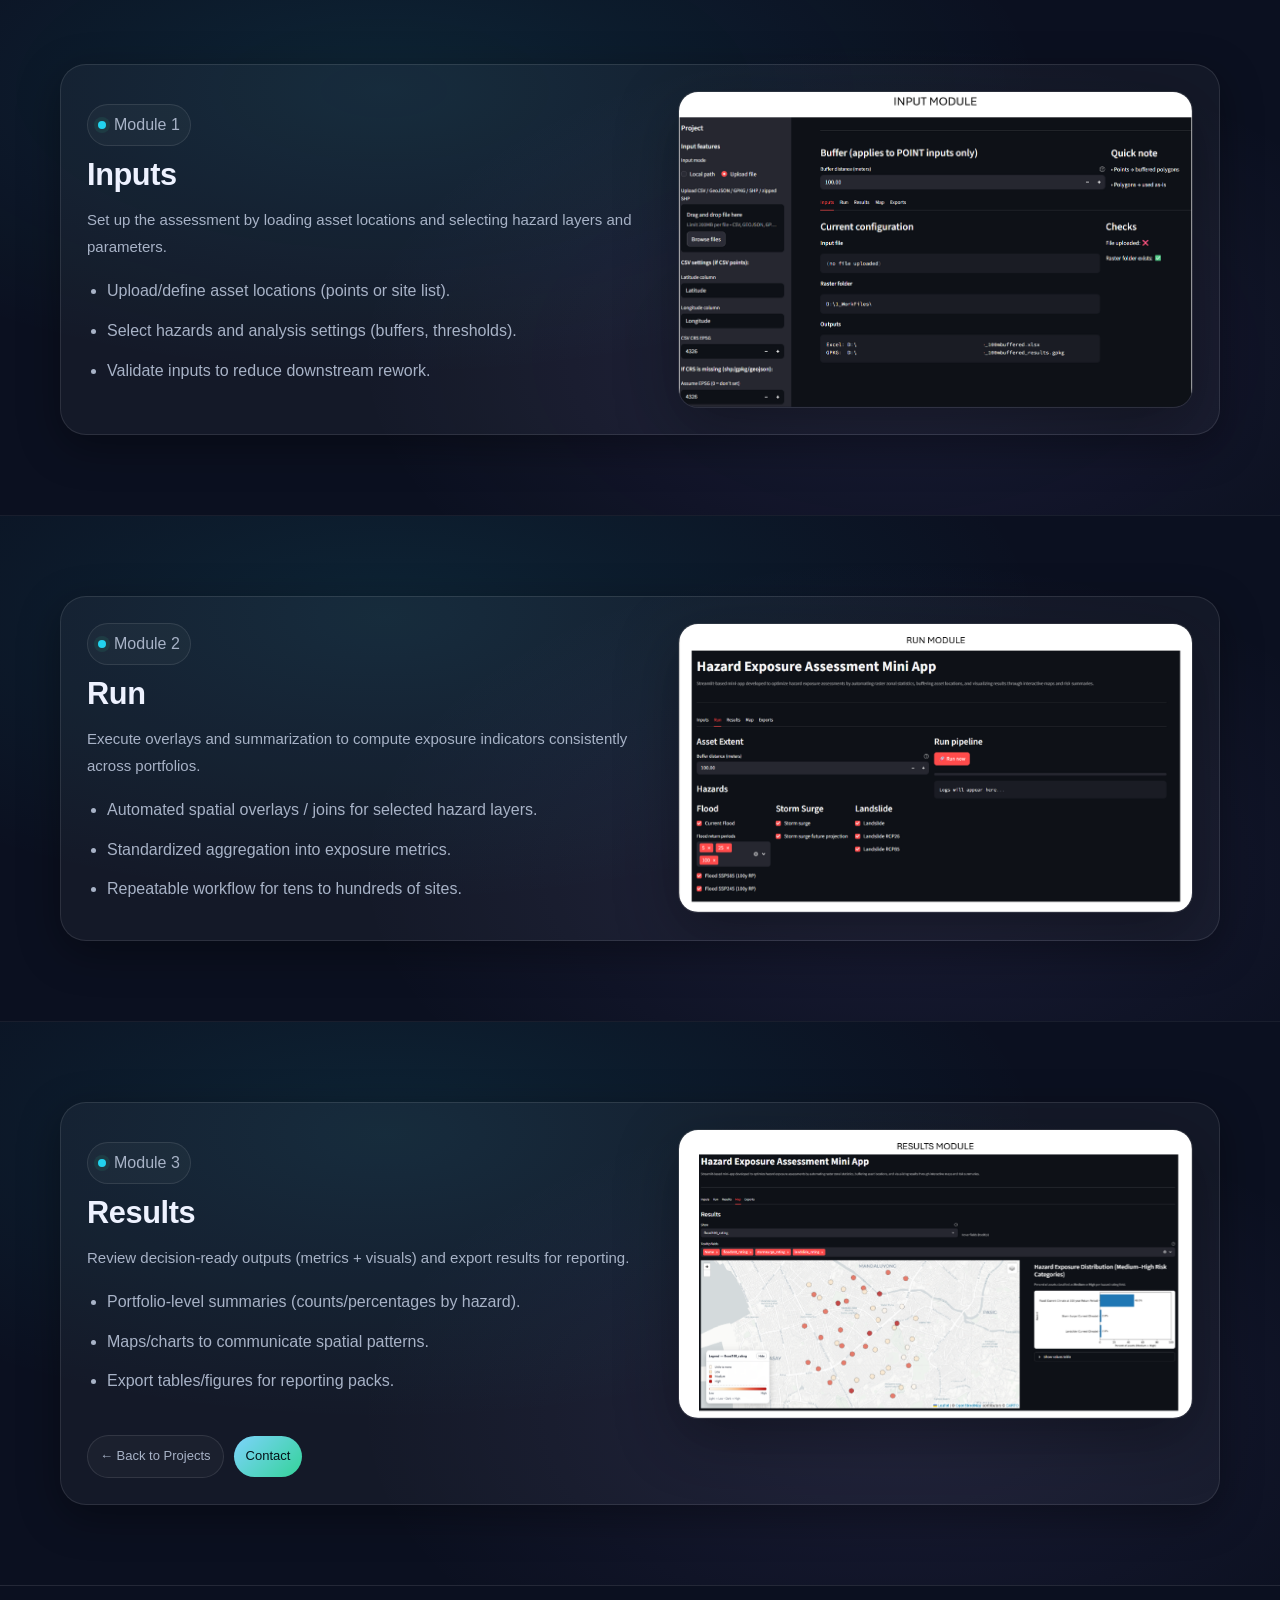
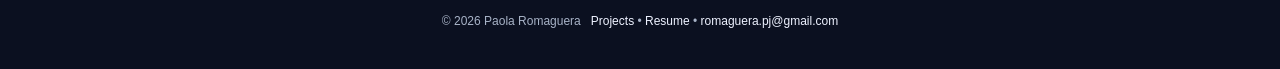
==== commit ff5536ae: "Update project-dashboard.html" ====
--- a/project-dashboard.html
+++ b/project-dashboard.html
@@ -543,11 +543,12 @@
               <div class="h-media">
                 <img src="assets/app-results.png" alt="Dashboard Results module screenshot">
               </div>
- <div class="row reveal" style="margin-top:16px;">
+
+      </div>
+             <div class="row reveal" style="margin-top:16px;">
           <a class="pill" href="projects.html">← Back to Projects</a>
           <a class="pill primary" href="mailto:romaguera.pj@gmail.com">Contact</a>
         </div>
-      </div>
             </div>
           </div>
         </div>
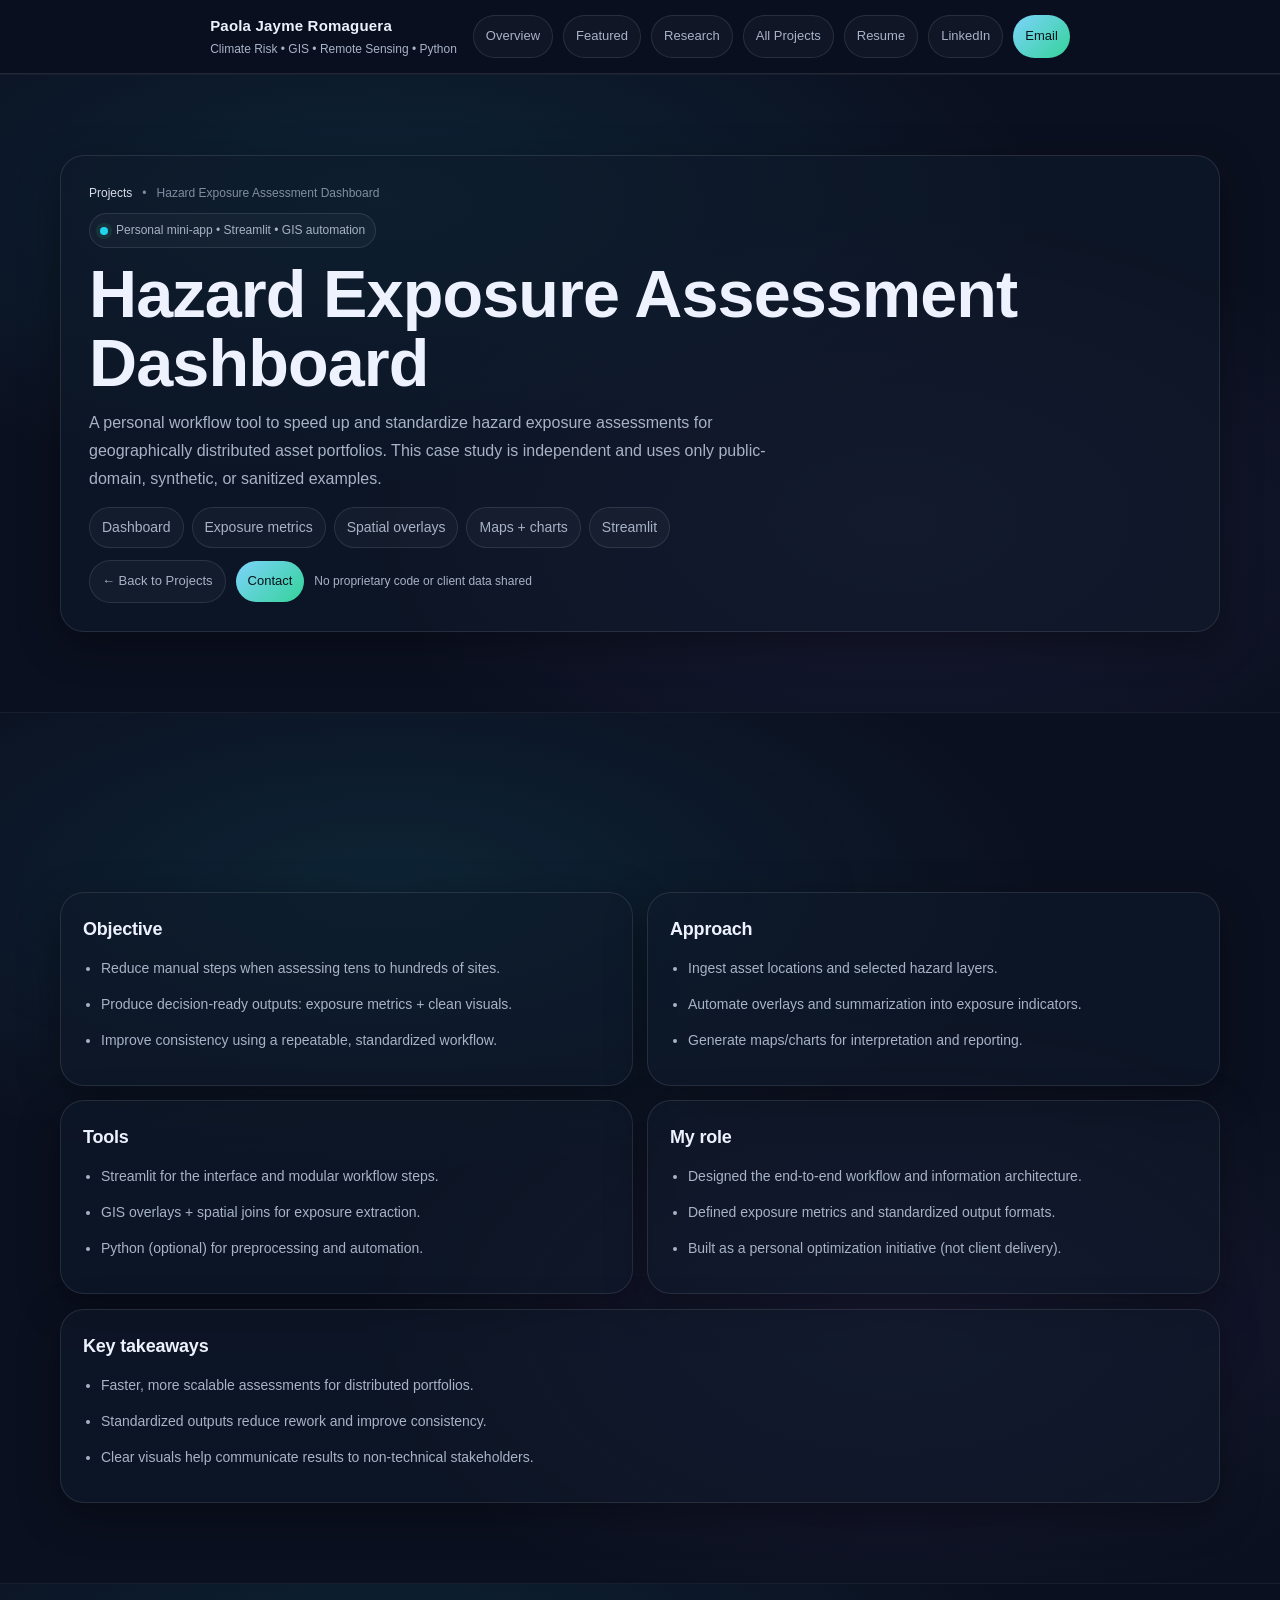
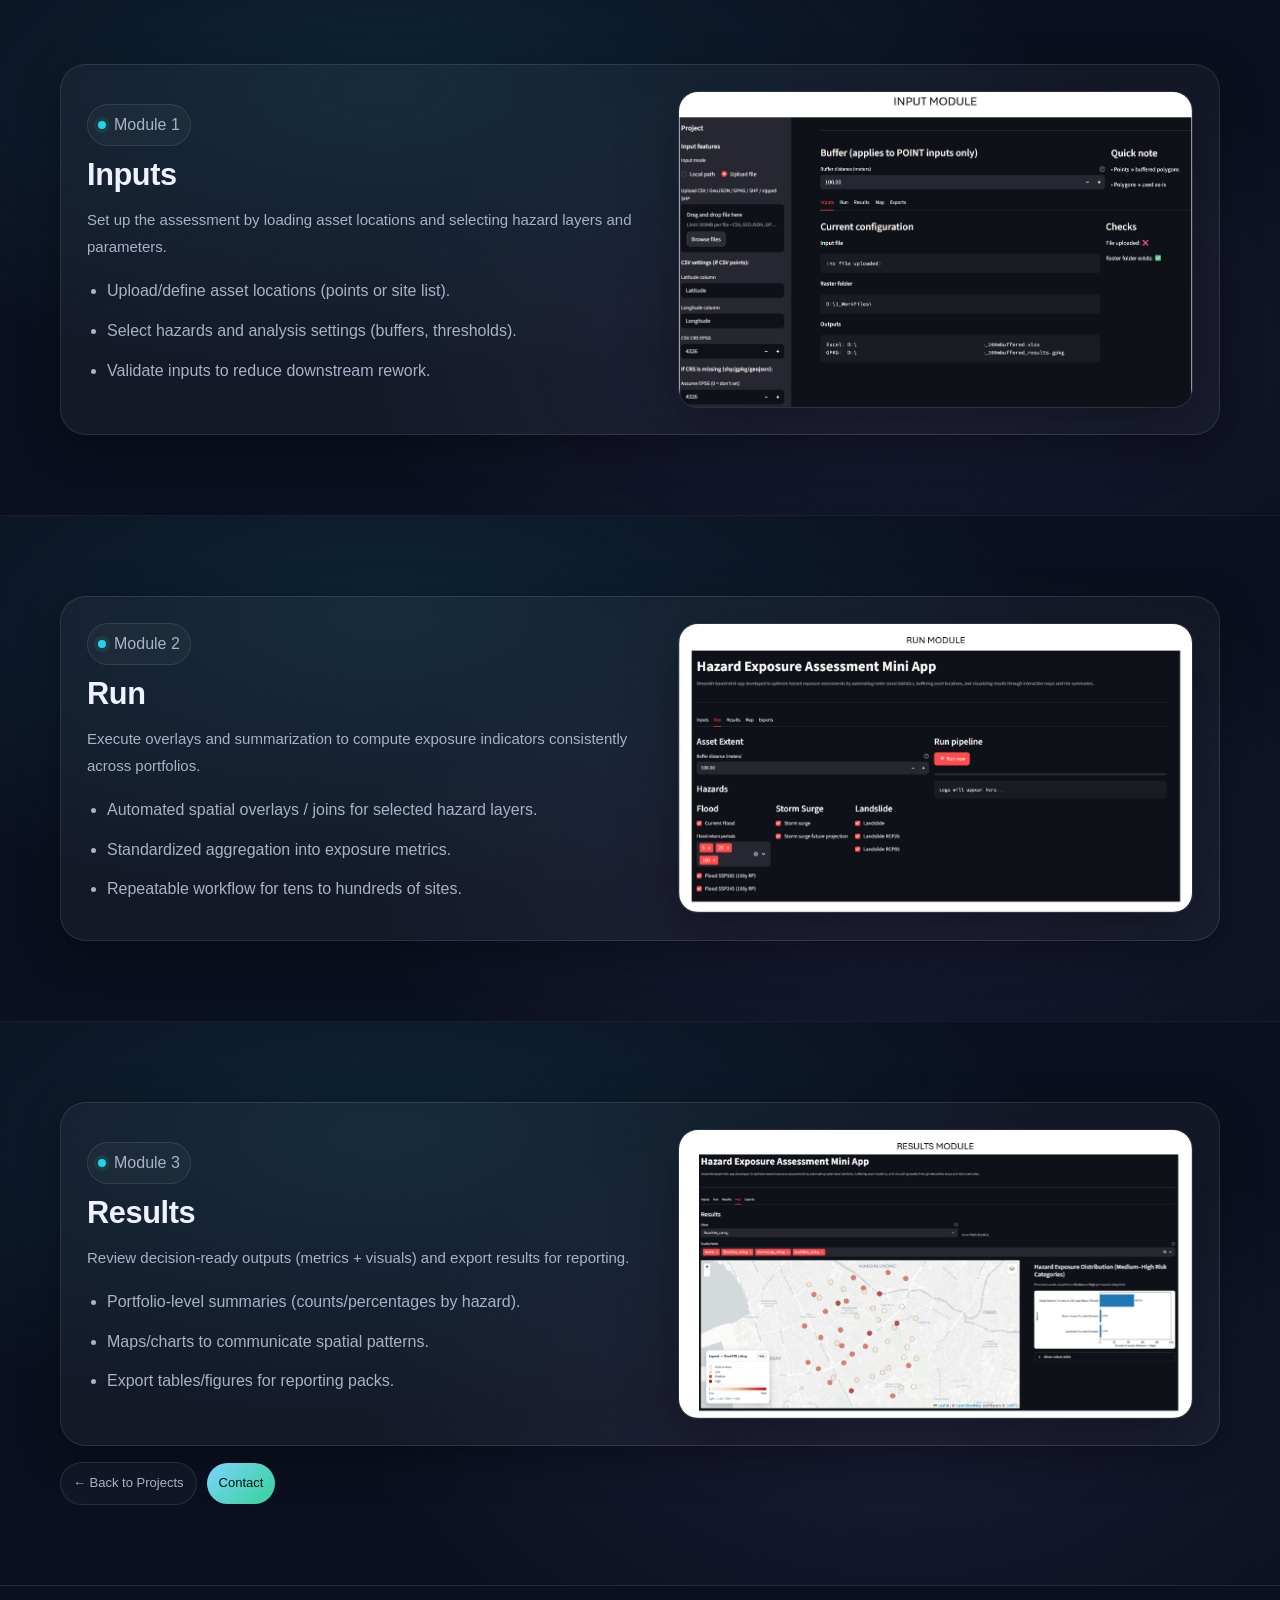
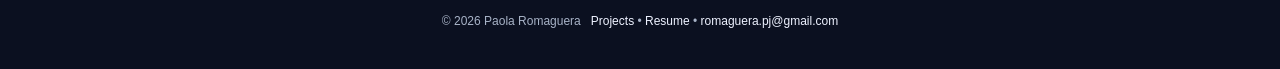
==== commit 64157ef5: "Update project-dashboard.html" ====
--- a/project-dashboard.html
+++ b/project-dashboard.html
@@ -545,12 +545,13 @@
               </div>
 
       </div>
-             <div class="row reveal" style="margin-top:16px;">
+           
+            </div>
+          </div>
+          <div class="row reveal" style="margin-top:16px;">
           <a class="pill" href="projects.html">← Back to Projects</a>
           <a class="pill primary" href="mailto:romaguera.pj@gmail.com">Contact</a>
         </div>
-            </div>
-          </div>
         </div>
       </div>
 
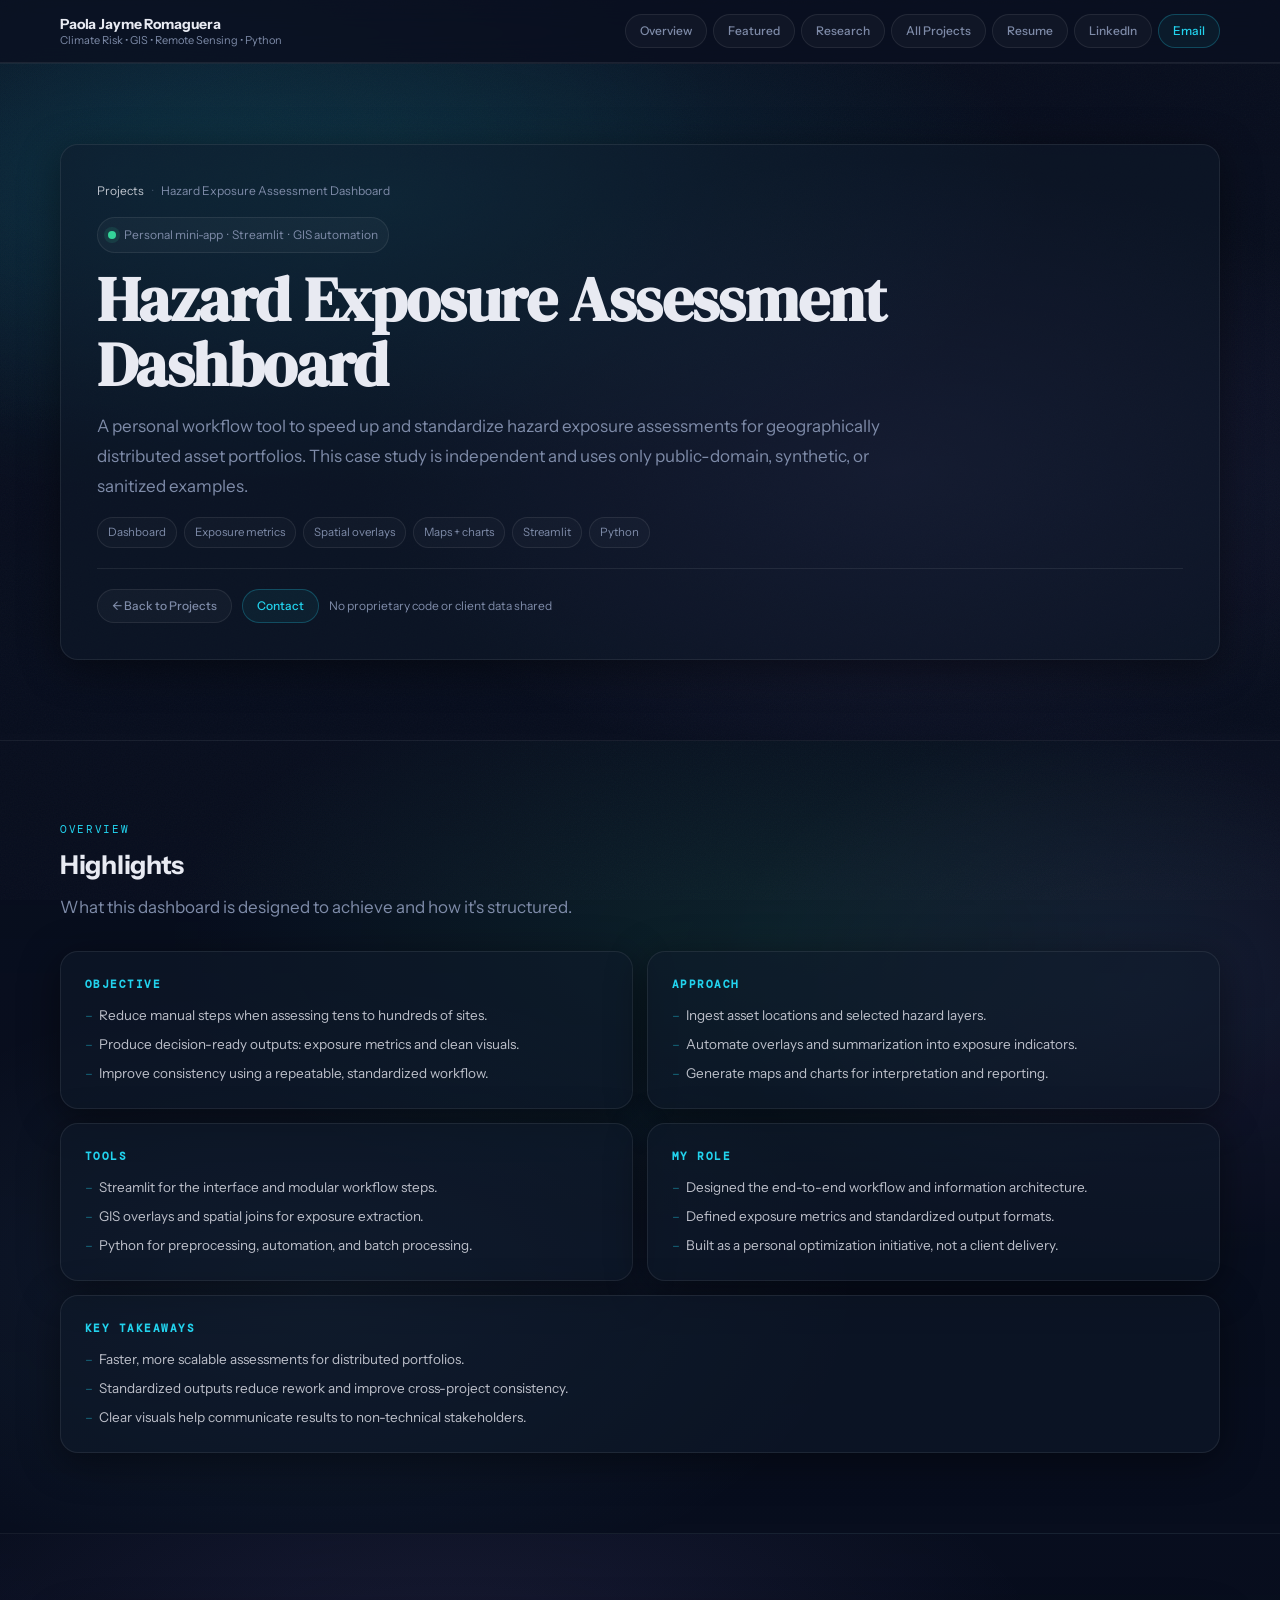
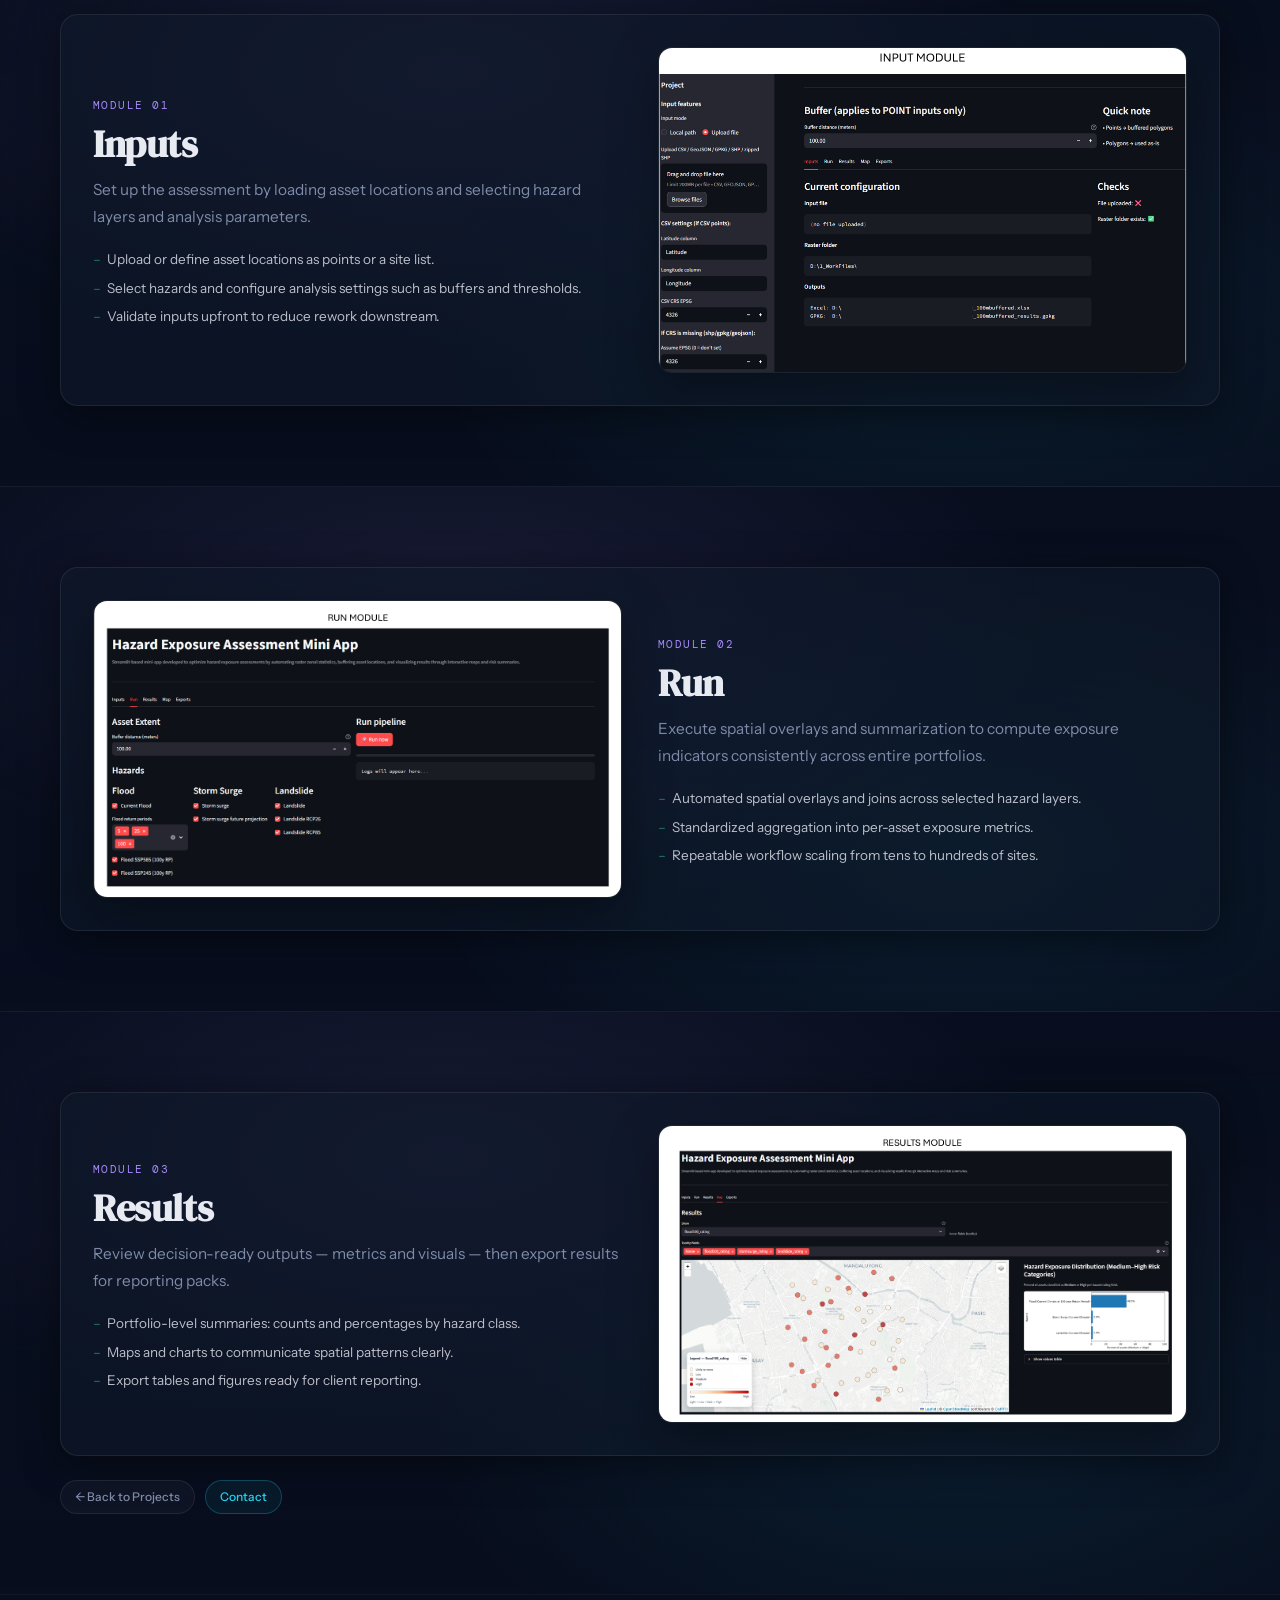
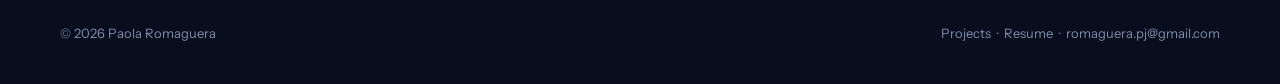
==== commit 35817a4e: "change to match main page" ====
--- a/project-dashboard.html
+++ b/project-dashboard.html
@@ -4,419 +4,638 @@
   <meta charset="utf-8" />
   <meta name="viewport" content="width=device-width,initial-scale=1" />
   <title>Hazard Exposure Assessment Dashboard | Paola Jayme Romaguera</title>
-  <meta name="description" content="Personal Streamlit mini-app that automates hazard exposure metrics and visual summaries for distributed asset portfolios (no client data shared)." />
-  <link rel="stylesheet" href="style.css" />
+  <meta name="description" content="Personal Streamlit mini-app that automates hazard exposure metrics and visual summaries for distributed asset portfolios." />
+
+  <link rel="preconnect" href="https://fonts.googleapis.com" />
+  <link rel="preconnect" href="https://fonts.gstatic.com" crossorigin />
+  <link href="https://fonts.googleapis.com/css2?family=DM+Serif+Display:ital@0;1&family=DM+Mono:wght@400;500&family=Instrument+Sans:ital,wght@0,400;0,500;0,600;1,400&display=swap" rel="stylesheet" />
 
   <style>
-    /* Full-bleed like index */
-    body .container{ max-width:none; padding:0; }
-    .wide{ max-width:1200px; margin:0 auto; padding:0 20px; }
-
-    /* Nav: sticky like index */
-    .nav{
+    /* ══════════════════════════════════════════
+       TOKENS
+    ══════════════════════════════════════════ */
+    :root {
+      --bg:      #080e1e;
+      --surface: rgba(15, 26, 43, .55);
+      --line:    rgba(255,255,255,.08);
+      --line2:   rgba(255,255,255,.04);
+      --text:    #e8eaf2;
+      --muted:   #7e8ba8;
+      --accent:  #22d3ee;
+      --accent2: #a78bfa;
+      --accent3: #34d399;
+      --radius:  18px;
+      --shadow:  0 8px 40px rgba(0,0,0,.45);
+    }
+
+    /* ══════════════════════════════════════════
+       RESET
+    ══════════════════════════════════════════ */
+    *, *::before, *::after { box-sizing: border-box; margin: 0; padding: 0; }
+
+    html {
+      scroll-behavior: smooth;
+      background: var(--bg);
+      color: var(--text);
+      font-family: 'Instrument Sans', sans-serif;
+      font-size: 15px;
+      line-height: 1.65;
+    }
+
+    body {
+      min-height: 100vh;
+      background:
+        radial-gradient(ellipse 1100px 600px at 10% 5%,  rgba(34,211,238,.10), transparent 55%),
+        radial-gradient(ellipse  800px 500px at 90% 30%, rgba(167,139,250,.09), transparent 55%),
+        var(--bg);
+    }
+
+    /* Grain overlay */
+    body::before {
+      content: '';
+      position: fixed;
+      inset: 0;
+      background-image: url("data:image/svg+xml,%3Csvg xmlns='http://www.w3.org/2000/svg' width='200' height='200'%3E%3Cfilter id='n'%3E%3CfeTurbulence type='fractalNoise' baseFrequency='0.75' numOctaves='4' stitchTiles='stitch'/%3E%3C/filter%3E%3Crect width='200' height='200' filter='url(%23n)' opacity='0.03'/%3E%3C/svg%3E");
+      pointer-events: none;
+      z-index: 0;
+    }
+
+    a { color: var(--accent); text-decoration: none; }
+    a:hover { text-decoration: underline; }
+
+    @media (prefers-reduced-motion: reduce) {
+      html { scroll-behavior: auto; }
+      .reveal { opacity: 1 !important; transform: none !important; transition: none !important; }
+      .h-media img { transition: none !important; }
+    }
+
+    /* ══════════════════════════════════════════
+       LAYOUT
+    ══════════════════════════════════════════ */
+    .container { position: relative; z-index: 1; }
+
+    .wide {
+      max-width: 1200px;
+      margin: 0 auto;
+      padding: 0 20px;
+    }
+
+    /* ══════════════════════════════════════════
+       NAV
+    ══════════════════════════════════════════ */
+    .nav {
       position: sticky;
       top: 0;
       z-index: 1000;
       background: rgba(11,16,32,0.72);
       backdrop-filter: blur(14px);
+      -webkit-backdrop-filter: blur(14px);
       border-bottom: 1px solid var(--line);
       padding: 14px 0;
-      margin: 0;
-    }
-
-    /* Chapters */
-    .chapter{
+    }
+
+    .nav .wide {
+      display: flex;
+      align-items: center;
+      justify-content: space-between;
+      gap: 16px;
+    }
+
+    .brand-name {
+      display: flex;
+      flex-direction: column;
+      line-height: 1.3;
+    }
+    .brand-name strong {
+      font-size: 14px;
+      font-weight: 700;
+      color: var(--text);
+      letter-spacing: -.01em;
+    }
+    .brand-name span {
+      font-size: 11px;
+      color: var(--muted);
+    }
+
+    .nav-links {
+      display: flex;
+      align-items: center;
+      gap: 6px;
+      flex-wrap: wrap;
+      list-style: none;
+    }
+
+    .pill {
+      display: inline-flex;
+      align-items: center;
+      padding: 6px 14px;
+      border: 1px solid var(--line);
+      border-radius: 999px;
+      font-size: 12px;
+      font-weight: 500;
+      color: var(--muted);
+      background: rgba(255,255,255,.03);
+      transition: color .18s, border-color .18s, background .18s;
+      text-decoration: none;
+      cursor: pointer;
+    }
+    .pill:hover {
+      color: var(--text);
+      border-color: rgba(255,255,255,.18);
+      background: rgba(255,255,255,.06);
+      text-decoration: none;
+    }
+    .pill.primary {
+      color: var(--accent);
+      border-color: rgba(34,211,238,.25);
+      background: rgba(34,211,238,.06);
+    }
+    .pill.primary:hover {
+      background: rgba(34,211,238,.12);
+      border-color: rgba(34,211,238,.4);
+    }
+
+    /* ══════════════════════════════════════════
+       CHAPTERS
+    ══════════════════════════════════════════ */
+    .chapter {
       padding: 80px 0;
-      position: relative;
       border-top: 1px solid rgba(255,255,255,.06);
-      overflow: hidden;
-    }
-    @media (max-width: 860px){ .chapter{ padding: 52px 0; } }
-
-    /* Subtle chapter ambience only */
-    .chapter::before{
-      content:"";
-      position:absolute;
-      inset:0;
-      background: var(--scene-bg,
-        radial-gradient(1200px 520px at 30% 20%, rgba(34,211,238,.10), transparent 55%),
-        radial-gradient(900px 520px at 70% 70%, rgba(167,139,250,.09), transparent 60%),
-        linear-gradient(180deg, rgba(11,16,32,.18), rgba(11,16,32,0))
-      );
-      pointer-events:none;
-      z-index:0;
-    }
-
-    .chapter > *{ position:relative; z-index:1; }
-
-    /* Hero panel */
-    .hero-panel{
-      border: 1px solid var(--line);
-      border-radius: calc(var(--radius) + 6px);
-      background: rgba(15,26,43,.55);
-      box-shadow: var(--shadow);
-      overflow:hidden;
-    }
-    .hero-copy{ padding: 28px; }
-
-    .crumbs{
-      display:flex;
-      align-items:center;
-      gap:10px;
-      color: var(--muted);
-      font-size: 12px;
-      margin-bottom: 10px;
-    }
-    .crumbs a{ color: var(--text); opacity:.9; }
-    .crumbs span{ opacity:.75; }
-
-    .micro{
-      display:inline-flex;
-      gap:8px;
-      align-items:center;
+    }
+    @media (max-width: 860px) { .chapter { padding: 52px 0; } }
+
+    #top {
+      background:
+        radial-gradient(1200px 520px at 30% 20%, rgba(34,211,238,.14), transparent 55%),
+        radial-gradient(900px  520px at 70% 60%, rgba(167,139,250,.12), transparent 60%),
+        linear-gradient(180deg, rgba(11,16,32,.22), rgba(11,16,32,0));
+    }
+    #details {
+      background:
+        radial-gradient(1100px 520px at 60% 25%, rgba(52,211,153,.10), transparent 55%),
+        radial-gradient(900px  520px at 25% 70%, rgba(125,211,252,.08), transparent 60%),
+        linear-gradient(180deg, rgba(11,16,32,.18), rgba(11,16,32,0));
+    }
+    .module-chapter {
+      background:
+        radial-gradient(1100px 520px at 35% 25%, rgba(167,139,250,.10), transparent 55%),
+        radial-gradient(900px  520px at 75% 70%, rgba(34,211,238,.08),  transparent 60%),
+        linear-gradient(180deg, rgba(11,16,32,.16), rgba(11,16,32,0));
+    }
+
+    /* ══════════════════════════════════════════
+       SCROLL REVEAL
+    ══════════════════════════════════════════ */
+    .reveal {
+      opacity: 0;
+      transform: translateY(18px);
+      transition: opacity .75s ease, transform .75s ease;
+      will-change: opacity, transform;
+    }
+    .reveal.in {
+      opacity: 1;
+      transform: translateY(0);
+    }
+
+    /* ══════════════════════════════════════════
+       SHARED UTILITIES
+    ══════════════════════════════════════════ */
+    .row {
+      display: flex;
+      gap: 10px;
+      align-items: center;
+      flex-wrap: wrap;
+      margin-top: 10px;
+    }
+
+    .sep {
+      border: none;
+      border-top: 1px solid var(--line);
+      margin: 20px 0;
+    }
+
+    .small {
       font-size: 12px;
       color: var(--muted);
-      border:1px solid var(--line);
-      padding:7px 10px;
-      border-radius:999px;
-      background: rgba(255,255,255,.03);
-      margin-bottom: 12px;
-    }
-    .micro .dot{
-      width:8px;height:8px;border-radius:999px;
-      background: var(--accent2);
-      box-shadow: 0 0 0 4px rgba(52,211,153,.10);
-    }
-
-    .super{
-      font-size: clamp(40px, 5.2vw, 68px);
-      line-height: 1.03;
-      letter-spacing: -0.9px;
-      margin: 0 0 12px;
-    }
-    .lede2{
-      color: var(--muted);
-      font-size: 16px;
-      line-height: 1.75;
-      max-width: 78ch;
-      margin: 0 0 14px;
-    }
-
-    .row{
-      display:flex;
-      gap:10px;
-      align-items:center;
-      flex-wrap:wrap;
-      margin-top: 12px;
-    }
-
-    .tags{
-      display:flex;
-      flex-wrap:wrap;
-      gap:8px;
-      margin-top: 14px;
-    }
-    .tag{
-      font-size:14px;
-      padding:8px 12px;
-      border-radius:999px;
-      border:1px solid var(--line);
-      background: rgba(255,255,255,.03);
-      color: var(--muted);
-    }
-
-    /* ===== Details ===== */
-    .detail-grid{
-      display:grid;
-      grid-template-columns: repeat(12, 1fr);
-      gap: 14px;
-      margin-top: 16px;
-    }
-    @media (max-width: 980px){
-      .detail-grid{ grid-template-columns: repeat(6, 1fr); }
-    }
-    @media (max-width: 640px){
-      .detail-grid{ grid-template-columns: 1fr; }
-    }
-
-    .detail-card{
-      grid-column: span 6;
+    }
+
+    /* ══════════════════════════════════════════
+       HERO
+    ══════════════════════════════════════════ */
+    .hero-panel {
       border: 1px solid var(--line);
-      border-radius: calc(var(--radius) + 6px);
-      background: rgba(15,26,43,.55);
-      box-shadow: var(--shadow);
-      overflow:hidden;
-      padding: 22px;
-    }
-    .detail-card h3{
-      margin:0 0 12px;
-      font-size: 18px;
-      letter-spacing: -.2px;
-    }
-    .detail-card ul{
-      margin:0;
-      padding-left: 18px;
-      color: var(--muted);
-      font-size: 14px;
-      line-height: 1.85;
-    }
-    .detail-card li{ margin: 10px 0; }
-    .detail-wide{ grid-column: span 12; }
-
-    /* ===== Modules ===== */
-    .module-wrap{
-      display: grid;
-      grid-template-columns: 1fr;
-      gap: 14px;
-    }
-
-    .highlight{
-      border: 1px solid var(--line);
-      border-radius: 26px;
-      background: rgba(255,255,255,.04);
+      border-radius: var(--radius);
+      background: var(--surface);
       box-shadow: var(--shadow);
       overflow: hidden;
-      padding: 26px;
-    }
-
-    .highlight-grid{
-      display: grid;
-      grid-template-columns: 1.05fr .95fr;
-      gap: 22px;
-      align-items: center;
-    }
-    @media (max-width: 980px){
-      .highlight-grid{ grid-template-columns: 1fr; }
-    }
-
-    .h-eyebrow{
+      padding: 36px;
+    }
+
+    .crumbs {
+      display: flex;
+      align-items: center;
+      gap: 8px;
+      font-size: 12px;
+      color: var(--muted);
+      margin-bottom: 16px;
+    }
+    .crumbs a {
+      color: var(--text);
+      opacity: .8;
+      text-decoration: none;
+    }
+    .crumbs a:hover { opacity: 1; text-decoration: underline; }
+    .crumbs .sep-dot { opacity: .4; }
+
+    .micro {
       display: inline-flex;
-      align-items: center;
       gap: 8px;
-      font-size: 16px;
+      align-items: center;
+      font-size: 12px;
       color: var(--muted);
       border: 1px solid var(--line);
-      background: rgba(255,255,255,.03);
       padding: 7px 10px;
       border-radius: 999px;
+      background: rgba(255,255,255,.03);
+      margin-bottom: 14px;
+      align-self: flex-start;
+    }
+    .micro .dot {
+      width: 8px; height: 8px;
+      border-radius: 999px;
+      background: var(--accent3);
+      box-shadow: 0 0 0 4px rgba(52,211,153,.12);
+    }
+
+    .super {
+      font-family: 'DM Serif Display', serif;
+      font-size: clamp(34px, 5vw, 62px);
+      line-height: 1.06;
+      letter-spacing: -0.6px;
+      margin: 0 0 14px;
+    }
+
+    .lede2 {
+      color: var(--muted);
+      font-size: clamp(14px, 1.4vw, 17px);
+      max-width: 72ch;
+      margin: 0 0 16px;
+      line-height: 1.75;
+    }
+
+    .tags {
+      display: flex;
+      flex-wrap: wrap;
+      gap: 7px;
+      margin-bottom: 4px;
+    }
+    .tag {
+      font-size: 11.5px;
+      padding: 5px 10px;
+      border: 1px solid var(--line);
+      border-radius: 999px;
+      color: var(--muted);
+      background: rgba(255,255,255,.025);
+      white-space: nowrap;
+    }
+
+    /* ══════════════════════════════════════════
+       HIGHLIGHTS GRID
+    ══════════════════════════════════════════ */
+    .section-label {
+      font-family: 'DM Mono', monospace;
+      font-size: 10.5px;
+      letter-spacing: .16em;
+      text-transform: uppercase;
+      color: var(--accent);
+      margin-bottom: 6px;
+    }
+
+    .section-title {
+      font-size: 26px;
+      letter-spacing: -0.3px;
+      margin: 0 0 6px;
+    }
+
+    .detail-grid {
+      display: grid;
+      grid-template-columns: repeat(2, 1fr);
+      gap: 14px;
+      margin-top: 28px;
+    }
+    @media (max-width: 720px) {
+      .detail-grid { grid-template-columns: 1fr; }
+    }
+
+    .detail-card {
+      border: 1px solid var(--line);
+      border-radius: var(--radius);
+      background: var(--surface);
+      box-shadow: var(--shadow);
+      padding: 24px;
+      transition: border-color .2s;
+    }
+    .detail-card:hover { border-color: rgba(255,255,255,.16); }
+
+    .detail-wide {
+      grid-column: 1 / -1;
+    }
+
+    .detail-card h3 {
+      font-family: 'DM Mono', monospace;
+      font-size: 10.5px;
+      letter-spacing: .14em;
+      text-transform: uppercase;
+      color: var(--accent);
       margin-bottom: 12px;
     }
-    .h-eyebrow .dot{
-      width: 8px;
-      height: 8px;
-      border-radius: 999px;
-      background: var(--accent2);
-      box-shadow: 0 0 0 4px rgba(52,211,153,.10);
-    }
-
-    .h-title{
-      margin: 0 0 14px;
-      font-size: clamp(24px, 2.4vw, 34px);
+
+    .detail-card ul {
+      list-style: none;
+      display: flex;
+      flex-direction: column;
+      gap: 7px;
+    }
+    .detail-card ul li {
+      font-size: 13.5px;
+      color: rgba(232,234,242,.80);
+      padding-left: 14px;
+      position: relative;
+      line-height: 1.6;
+    }
+    .detail-card ul li::before {
+      content: '–';
+      position: absolute;
+      left: 0;
+      color: var(--accent);
+      opacity: .45;
+    }
+
+    /* ══════════════════════════════════════════
+       MODULE HIGHLIGHTS
+    ══════════════════════════════════════════ */
+    .highlight {
+      border: 1px solid var(--line);
+      border-radius: var(--radius);
+      background: var(--surface);
+      box-shadow: var(--shadow);
+      overflow: hidden;
+      padding: 32px;
+      transition: border-color .2s;
+    }
+    .highlight:hover { border-color: rgba(255,255,255,.14); }
+
+    .highlight-grid {
+      display: grid;
+      grid-template-columns: 1fr 1fr;
+      gap: 36px;
+      align-items: center;
+    }
+    @media (max-width: 860px) {
+      .highlight-grid { grid-template-columns: 1fr; }
+    }
+
+    /* Alternating: even modules flip media to the left */
+    .highlight-grid.flipped { direction: rtl; }
+    .highlight-grid.flipped > * { direction: ltr; }
+
+    .module-eyebrow {
+      display: inline-flex;
+      align-items: center;
+      gap: 8px;
+      font-family: 'DM Mono', monospace;
+      font-size: 10.5px;
+      letter-spacing: .14em;
+      text-transform: uppercase;
+      color: var(--accent2);
+      margin-bottom: 10px;
+    }
+
+    .h-title {
+      font-family: 'DM Serif Display', serif;
+      font-size: clamp(26px, 3vw, 38px);
       letter-spacing: -.4px;
-      line-height: 1.12;
-    }
-    .h-desc{
-      margin: 0 0 16px;
+      line-height: 1.08;
+      margin: 0 0 12px;
+    }
+
+    .h-desc {
       color: var(--muted);
-      font-size: clamp(15px, 1.15vw, 18px);
-      line-height: 1.8;
-      max-width: 66ch;
-    }
-    .h-points{
-      margin: 0;
-      padding-left: 20px;
-      color: var(--muted);
-      font-size: 16px;
-      line-height: 1.85;
-    }
-    .h-points li{ margin: 10px 0; }
-
-    .h-media{
+      font-size: clamp(13.5px, 1.2vw, 16px);
+      line-height: 1.75;
+      margin: 0 0 18px;
+      max-width: 60ch;
+    }
+
+    .h-points {
+      list-style: none;
+      display: flex;
+      flex-direction: column;
+      gap: 7px;
+    }
+    .h-points li {
+      font-size: 13.5px;
+      color: rgba(232,234,242,.80);
+      padding-left: 14px;
+      position: relative;
+      line-height: 1.6;
+    }
+    .h-points li::before {
+      content: '–';
+      position: absolute;
+      left: 0;
+      color: var(--accent3);
+      opacity: .55;
+    }
+
+    /* ── Media panel ── */
+    .h-media {
       border: 1px solid var(--line);
-      border-radius: 20px;
-      background: rgba(0,0,0,.18);
+      border-radius: calc(var(--radius) - 4px);
+      background: rgba(0,0,0,.22);
       overflow: hidden;
-      box-shadow: 0 18px 60px rgba(0,0,0,.35);
-      position: relative;
-    }
-    .h-media img{
+      box-shadow: 0 16px 48px rgba(0,0,0,.35);
+    }
+    .h-media img {
       width: 100%;
       height: auto;
       display: block;
       cursor: zoom-in;
-      transform: scale(1);
-      transition: transform .22s ease, filter .22s ease;
-      will-change: transform;
-      transform-origin: center;
-    }
-
-    @media (hover:hover){
-      .h-media:hover img{
-        transform: scale(1.06);
-        filter: saturate(1.05) contrast(1.03);
+      transition: transform .3s ease, filter .3s ease;
+    }
+    @media (hover: hover) {
+      .h-media img:hover {
+        transform: scale(1.04);
+        filter: saturate(1.05) contrast(1.02);
       }
-      .highlight:hover .h-media{
-        box-shadow: 0 22px 70px rgba(0,0,0,.45);
-      }
-    }
-
-    /* ===== Lightbox ===== */
-    .lightbox{
+    }
+
+    /* ══════════════════════════════════════════
+       LIGHTBOX
+    ══════════════════════════════════════════ */
+    .lightbox {
       position: fixed;
       inset: 0;
-      background: rgba(5,10,20,.85);
-      backdrop-filter: blur(10px);
+      background: rgba(5,10,20,.88);
+      backdrop-filter: blur(12px);
+      -webkit-backdrop-filter: blur(12px);
       display: flex;
       align-items: center;
       justify-content: center;
       z-index: 2000;
-
+      padding: 20px;
       opacity: 0;
       visibility: hidden;
       transition: opacity .25s ease, visibility .25s ease;
-      padding: 20px;
-    }
-    .lightbox.show{
+    }
+    .lightbox.show {
       opacity: 1;
       visibility: visible;
     }
-    .lightbox img{
+    .lightbox img {
       max-width: 92vw;
       max-height: 88vh;
-      border-radius: 14px;
+      border-radius: var(--radius);
       border: 1px solid var(--line);
-      box-shadow: 0 40px 120px rgba(0,0,0,.6);
-    }
-    .lightbox-close{
+      box-shadow: 0 40px 120px rgba(0,0,0,.65);
+      display: block;
+    }
+    .lightbox-close {
       position: absolute;
-      top: 22px;
-      right: 26px;
-      width: 40px;
-      height: 40px;
+      top: 20px;
+      right: 24px;
+      width: 40px; height: 40px;
       border-radius: 999px;
       display: grid;
       place-items: center;
       border: 1px solid var(--line);
-      background: rgba(255,255,255,.06);
-      color: white;
-      font-size: 24px;
+      background: rgba(255,255,255,.07);
+      color: var(--text);
+      font-size: 22px;
       cursor: pointer;
-      opacity: .85;
-      transition: opacity .2s, transform .2s;
-    }
-    .lightbox-close:hover{
-      opacity: 1;
-      transform: translateY(-1px);
-    }
-
-    /* Reveal transitions */
-    .reveal{
-      opacity: 0;
-      transform: translateY(18px);
-      transition: opacity .8s ease, transform .8s ease;
-      will-change: opacity, transform;
-    }
-    .reveal.in{
-      opacity: 1;
-      transform: translateY(0);
-    }
-    /* ✅ Mobile fix: force highlight cards to take full width */
-@media (max-width: 640px){
-  .detail-grid{
-    grid-template-columns: 1fr !important;
-  }
-  .detail-card,
-  .detail-wide{
-    grid-column: 1 / -1 !important; /* overrides span 6 / span 12 */
-    width: 100%;
-  }
-}
-    
-
-    .footer{ margin: 0; padding: 26px 0 38px; }
+      transition: background .18s, transform .18s;
+    }
+    .lightbox-close:hover {
+      background: rgba(255,255,255,.14);
+      transform: scale(1.08);
+    }
+
+    /* ══════════════════════════════════════════
+       FOOTER
+    ══════════════════════════════════════════ */
+    .footer {
+      padding: 28px 0 40px;
+      border-top: 1px solid var(--line2);
+    }
+    .footer-inner {
+      display: flex;
+      justify-content: space-between;
+      align-items: center;
+      gap: 10px;
+      flex-wrap: wrap;
+      font-size: 13px;
+      color: var(--muted);
+    }
+    .footer-inner a { color: var(--muted); }
+    .footer-inner a:hover { color: var(--text); }
   </style>
 </head>
 
 <body>
-  <div class="container">
-
-    <!-- NAV -->
-    <header class="nav" role="navigation">
-      <div class="wide" style="display:flex;align-items:center;justify-content:space-between;gap:16px;">
+<div class="container">
+
+  <!-- ══ NAV ══ -->
+  <header role="banner">
+    <nav class="nav" aria-label="Primary navigation">
+      <div class="wide">
         <div class="brand">
-           <!--  <div class="brand-badge" aria-hidden="true"></div> -->
           <div class="brand-name">
             <strong>Paola Jayme Romaguera</strong>
             <span>Climate Risk • GIS • Remote Sensing • Python</span>
           </div>
         </div>
 
-        <nav class="nav-links" aria-label="Primary">
-          <a class="pill" href="index.html#top">Overview</a>
-          <a class="pill" href="index.html#featured">Featured</a>
-          <a class="pill" href="index.html#research">Research</a>
-          <a class="pill" href="projects.html">All Projects</a>
-          <a class="pill" href="resume.pdf">Resume</a>
-          <a class="pill" href="https://www.linkedin.com/in/pjromaguera" target="_blank" rel="noopener">LinkedIn</a>
-          <a class="pill primary" href="mailto:romaguera.pj@gmail.com">Email</a>
-        </nav>
+        <ul class="nav-links" role="list">
+          <li><a class="pill" href="index.html#top">Overview</a></li>
+          <li><a class="pill" href="index.html#featured">Featured</a></li>
+          <li><a class="pill" href="index.html#research">Research</a></li>
+          <li><a class="pill" href="projects.html">All Projects</a></li>
+          <li><a class="pill" href="resume.html">Resume</a></li>
+          <li><a class="pill" href="https://www.linkedin.com/in/pjromaguera" target="_blank" rel="noopener noreferrer">LinkedIn</a></li>
+          <li><a class="pill primary" href="mailto:romaguera.pj@gmail.com">Email</a></li>
+        </ul>
       </div>
-    </header>
-
-    <!-- HERO -->
-    <section class="chapter" id="top">
+    </nav>
+  </header>
+
+  <main>
+
+    <!-- ══ HERO ══ -->
+    <section class="chapter" id="top" aria-labelledby="project-heading">
       <div class="wide">
         <div class="hero-panel reveal">
-          <div class="hero-copy">
-            <div class="crumbs">
-              <a href="projects.html">Projects</a>
-              <span>•</span>
-              <span>Hazard Exposure Assessment Dashboard</span>
-            </div>
-
-            <div class="micro"><span class="dot"></span> Personal mini-app • Streamlit • GIS automation</div>
-
-            <h1 class="super">Hazard Exposure Assessment Dashboard</h1>
-
-            <p class="lede2">
-              A personal workflow tool to speed up and standardize hazard exposure assessments for geographically distributed asset portfolios.
-              This case study is independent and uses only public-domain, synthetic, or sanitized examples.
-            </p>
-
-            <div class="tags">
-              <span class="tag">Dashboard</span>
-              <span class="tag">Exposure metrics</span>
-              <span class="tag">Spatial overlays</span>
-              <span class="tag">Maps + charts</span>
-              <span class="tag">Streamlit</span>
-            </div>
-
-            <div class="row">
-              <a class="pill" href="projects.html">← Back to Projects</a>
-              <a class="pill primary" href="mailto:romaguera.pj@gmail.com">Contact</a>
-              <span class="small">No proprietary code or client data shared</span>
-            </div>
-          </div>
+
+          <nav class="crumbs" aria-label="Breadcrumb">
+            <a href="projects.html">Projects</a>
+            <span class="sep-dot" aria-hidden="true">·</span>
+            <span>Hazard Exposure Assessment Dashboard</span>
+          </nav>
+
+          <div class="micro" aria-label="Personal mini-app · Streamlit · GIS automation">
+            <span class="dot" aria-hidden="true"></span>
+            Personal mini-app &nbsp;·&nbsp; Streamlit &nbsp;·&nbsp; GIS automation
+          </div>
+
+          <h1 class="super" id="project-heading">
+            Hazard Exposure Assessment Dashboard
+          </h1>
+
+          <p class="lede2">
+            A personal workflow tool to speed up and standardize hazard exposure assessments for geographically
+            distributed asset portfolios. This case study is independent and uses only public-domain, synthetic,
+            or sanitized examples.
+          </p>
+
+          <div class="tags" aria-label="Project tags">
+            <span class="tag">Dashboard</span>
+            <span class="tag">Exposure metrics</span>
+            <span class="tag">Spatial overlays</span>
+            <span class="tag">Maps + charts</span>
+            <span class="tag">Streamlit</span>
+            <span class="tag">Python</span>
+          </div>
+
+          <hr class="sep" aria-hidden="true" />
+
+          <div class="row">
+            <a class="pill" href="projects.html">← Back to Projects</a>
+            <a class="pill primary" href="mailto:romaguera.pj@gmail.com">Contact</a>
+            <span class="small">No proprietary code or client data shared</span>
+          </div>
+
         </div>
       </div>
     </section>
 
-    <!-- DETAILS -->
-    <section class="chapter" id="details">
+    <!-- ══ HIGHLIGHTS ══ -->
+    <section class="chapter" id="details" aria-labelledby="details-heading">
       <div class="wide">
+
         <div class="reveal">
-          <h2 style="margin:0 0 10px; font-size:28px; letter-spacing:-.3px;">Highlights</h2>
-          <p class="lede2" style="margin:0;">
-            What this dashboard is designed to achieve and how it’s structured.
+          <div class="section-label">Overview</div>
+          <h2 class="section-title" id="details-heading">Highlights</h2>
+          <p class="lede2" style="margin-bottom:0;">
+            What this dashboard is designed to achieve and how it's structured.
           </p>
         </div>
 
         <div class="detail-grid">
+
           <div class="detail-card reveal">
             <h3>Objective</h3>
             <ul>
               <li>Reduce manual steps when assessing tens to hundreds of sites.</li>
-              <li>Produce decision-ready outputs: exposure metrics + clean visuals.</li>
+              <li>Produce decision-ready outputs: exposure metrics and clean visuals.</li>
               <li>Improve consistency using a repeatable, standardized workflow.</li>
             </ul>
           </div>
@@ -426,7 +645,7 @@
             <ul>
               <li>Ingest asset locations and selected hazard layers.</li>
               <li>Automate overlays and summarization into exposure indicators.</li>
-              <li>Generate maps/charts for interpretation and reporting.</li>
+              <li>Generate maps and charts for interpretation and reporting.</li>
             </ul>
           </div>
 
@@ -434,211 +653,205 @@
             <h3>Tools</h3>
             <ul>
               <li>Streamlit for the interface and modular workflow steps.</li>
-              <li>GIS overlays + spatial joins for exposure extraction.</li>
-              <li>Python (optional) for preprocessing and automation.</li>
+              <li>GIS overlays and spatial joins for exposure extraction.</li>
+              <li>Python for preprocessing, automation, and batch processing.</li>
             </ul>
           </div>
 
           <div class="detail-card reveal">
-            <h3>My role</h3>
+            <h3>My Role</h3>
             <ul>
               <li>Designed the end-to-end workflow and information architecture.</li>
               <li>Defined exposure metrics and standardized output formats.</li>
-              <li>Built as a personal optimization initiative (not client delivery).</li>
+              <li>Built as a personal optimization initiative, not a client delivery.</li>
             </ul>
           </div>
 
           <div class="detail-card detail-wide reveal">
-            <h3>Key takeaways</h3>
+            <h3>Key Takeaways</h3>
             <ul>
               <li>Faster, more scalable assessments for distributed portfolios.</li>
-              <li>Standardized outputs reduce rework and improve consistency.</li>
+              <li>Standardized outputs reduce rework and improve cross-project consistency.</li>
               <li>Clear visuals help communicate results to non-technical stakeholders.</li>
             </ul>
           </div>
+
         </div>
       </div>
     </section>
 
-    <!-- MODULE 1 -->
-    <section class="chapter" id="module-input">
+    <!-- ══ MODULE 1 — INPUTS ══ -->
+    <section class="chapter module-chapter" id="module-input" aria-labelledby="mod1-heading">
       <div class="wide">
-        <div class="module-wrap reveal">
-          <div class="highlight">
-            <div class="highlight-grid">
-
-              <div>
-                <div class="h-eyebrow"><span class="dot"></span> Module 1</div>
-                <h2 class="h-title">Inputs</h2>
-                <p class="h-desc">
-                  Set up the assessment by loading asset locations and selecting hazard layers and parameters.
-                </p>
-                <ul class="h-points">
-                  <li>Upload/define asset locations (points or site list).</li>
-                  <li>Select hazards and analysis settings (buffers, thresholds).</li>
-                  <li>Validate inputs to reduce downstream rework.</li>
-                </ul>
-              </div>
-
-              <div class="h-media">
-                <img src="assets/app-input.png" alt="Dashboard Inputs module screenshot">
-              </div>
-
+        <div class="highlight reveal">
+          <div class="highlight-grid">
+
+            <div>
+              <div class="module-eyebrow">Module 01</div>
+              <h2 class="h-title" id="mod1-heading">Inputs</h2>
+              <p class="h-desc">
+                Set up the assessment by loading asset locations and selecting hazard layers and analysis parameters.
+              </p>
+              <ul class="h-points">
+                <li>Upload or define asset locations as points or a site list.</li>
+                <li>Select hazards and configure analysis settings such as buffers and thresholds.</li>
+                <li>Validate inputs upfront to reduce rework downstream.</li>
+              </ul>
             </div>
+
+            <div class="h-media">
+              <img
+                src="assets/app-input.png"
+                alt="Dashboard Inputs module: asset upload and hazard selection interface"
+                loading="lazy"
+              />
+            </div>
+
           </div>
         </div>
       </div>
     </section>
 
-    <!-- MODULE 2 -->
-    <section class="chapter" id="module-run">
+    <!-- ══ MODULE 2 — RUN ══ -->
+    <section class="chapter module-chapter" id="module-run" aria-labelledby="mod2-heading">
       <div class="wide">
-        <div class="module-wrap reveal">
-          <div class="highlight">
-            <div class="highlight-grid">
-
-              <div>
-                <div class="h-eyebrow"><span class="dot"></span> Module 2</div>
-                <h2 class="h-title">Run</h2>
-                <p class="h-desc">
-                  Execute overlays and summarization to compute exposure indicators consistently across portfolios.
-                </p>
-                <ul class="h-points">
-                  <li>Automated spatial overlays / joins for selected hazard layers.</li>
-                  <li>Standardized aggregation into exposure metrics.</li>
-                  <li>Repeatable workflow for tens to hundreds of sites.</li>
-                </ul>
-              </div>
-
-              <div class="h-media">
-                <img src="assets/app-run.png" alt="Dashboard Run module screenshot">
-              </div>
-
+        <div class="highlight reveal">
+          <div class="highlight-grid flipped">
+
+            <div>
+              <div class="module-eyebrow">Module 02</div>
+              <h2 class="h-title" id="mod2-heading">Run</h2>
+              <p class="h-desc">
+                Execute spatial overlays and summarization to compute exposure indicators consistently across entire portfolios.
+              </p>
+              <ul class="h-points">
+                <li>Automated spatial overlays and joins across selected hazard layers.</li>
+                <li>Standardized aggregation into per-asset exposure metrics.</li>
+                <li>Repeatable workflow scaling from tens to hundreds of sites.</li>
+              </ul>
             </div>
+
+            <div class="h-media">
+              <img
+                src="assets/app-run.png"
+                alt="Dashboard Run module: spatial overlay execution and progress view"
+                loading="lazy"
+              />
+            </div>
+
           </div>
         </div>
       </div>
     </section>
 
-    <!-- MODULE 3 -->
-    <section class="chapter" id="module-results">
+    <!-- ══ MODULE 3 — RESULTS ══ -->
+    <section class="chapter module-chapter" id="module-results" aria-labelledby="mod3-heading">
       <div class="wide">
-        <div class="module-wrap reveal">
-          <div class="highlight">
-            <div class="highlight-grid">
-
-              <div>
-                <div class="h-eyebrow"><span class="dot"></span> Module 3</div>
-                <h2 class="h-title">Results</h2>
-                <p class="h-desc">
-                  Review decision-ready outputs (metrics + visuals) and export results for reporting.
-                </p>
-                <ul class="h-points">
-                  <li>Portfolio-level summaries (counts/percentages by hazard).</li>
-                  <li>Maps/charts to communicate spatial patterns.</li>
-                  <li>Export tables/figures for reporting packs.</li>
-                </ul>
-              </div>
-
-              <div class="h-media">
-                <img src="assets/app-results.png" alt="Dashboard Results module screenshot">
-              </div>
-
-      </div>
-           
+        <div class="highlight reveal">
+          <div class="highlight-grid">
+
+            <div>
+              <div class="module-eyebrow">Module 03</div>
+              <h2 class="h-title" id="mod3-heading">Results</h2>
+              <p class="h-desc">
+                Review decision-ready outputs — metrics and visuals — then export results for reporting packs.
+              </p>
+              <ul class="h-points">
+                <li>Portfolio-level summaries: counts and percentages by hazard class.</li>
+                <li>Maps and charts to communicate spatial patterns clearly.</li>
+                <li>Export tables and figures ready for client reporting.</li>
+              </ul>
             </div>
-          </div>
-          <div class="row reveal" style="margin-top:16px;">
+
+            <div class="h-media">
+              <img
+                src="assets/app-results.png"
+                alt="Dashboard Results module: portfolio summary maps and hazard exposure charts"
+                loading="lazy"
+              />
+            </div>
+
+          </div>
+        </div>
+
+        <div class="row reveal" style="margin-top:24px;">
           <a class="pill" href="projects.html">← Back to Projects</a>
           <a class="pill primary" href="mailto:romaguera.pj@gmail.com">Contact</a>
         </div>
-        </div>
+
       </div>
-
-
-
-       
     </section>
 
-    <!-- FOOTER -->
-    <footer class="footer">
-      <div class="wide" style="display:flex;justify-content:space-between;gap:10px;flex-wrap:wrap;">
-        <span>© <span id="y"></span> Paola Romaguera</span>
-        <span>
-          <a href="projects.html">Projects</a> •
-          <a href="resume.pdf">Resume</a> •
-          <a href="mailto:romaguera.pj@gmail.com">romaguera.pj@gmail.com</a>
-        </span>
-      </div>
-    </footer>
-
-  </div>
-
-  <!-- LIGHTBOX (MUST be in BODY, not inside script) -->
-  <div class="lightbox" id="lightbox" aria-hidden="true">
-    <button class="lightbox-close" id="lightboxClose" aria-label="Close image">&times;</button>
-    <img id="lightboxImg" alt="">
-  </div>
-
-  <script>
-    // Run after DOM is ready
-    window.addEventListener('DOMContentLoaded', () => {
-
-      // Footer year
-      const y = document.getElementById('y');
-      if (y) y.textContent = new Date().getFullYear();
-
-      // Reveal transitions — re-trigger enter/exit
-      const revealEls = document.querySelectorAll('.reveal');
-      const io = new IntersectionObserver((entries) => {
-        entries.forEach(e => {
-          if (e.isIntersecting) e.target.classList.add('in');
-          else e.target.classList.remove('in');
-        });
-      }, { threshold: 0.14, rootMargin: "0px 0px -10% 0px" });
-      revealEls.forEach(el => io.observe(el));
-
-      // Lightbox
-      const lightbox = document.getElementById("lightbox");
-      const lightboxImg = document.getElementById("lightboxImg");
-      const closeBtn = document.getElementById("lightboxClose");
-
-      if (!lightbox || !lightboxImg || !closeBtn) return;
-
-      function openLightbox(src, alt){
-        lightboxImg.src = src;
-        lightboxImg.alt = alt || "Full size image";
-        lightbox.classList.add("show");
-        lightbox.setAttribute("aria-hidden", "false");
-        document.body.style.overflow = "hidden";
+  </main>
+
+  <!-- ══ FOOTER ══ -->
+  <footer class="footer">
+    <div class="wide footer-inner">
+      <span>© <span id="y"></span> Paola Romaguera</span>
+      <nav aria-label="Footer navigation">
+        <a href="projects.html">Projects</a> &nbsp;·&nbsp;
+        <a href="resume.html">Resume</a> &nbsp;·&nbsp;
+        <a href="mailto:romaguera.pj@gmail.com">romaguera.pj@gmail.com</a>
+      </nav>
+    </div>
+  </footer>
+
+</div><!-- /.container -->
+
+<!-- ══ LIGHTBOX ══ -->
+<div class="lightbox" id="lightbox" role="dialog" aria-modal="true" aria-label="Full size image" aria-hidden="true">
+  <button class="lightbox-close" id="lightboxClose" aria-label="Close image">&times;</button>
+  <img id="lightboxImg" src="" alt="" />
+</div>
+
+<script>
+  /* ── Year ── */
+  document.getElementById('y').textContent = new Date().getFullYear();
+
+  /* ── Scroll-reveal (fire once, never re-hide) ── */
+  const revealIO = new IntersectionObserver((entries) => {
+    entries.forEach(e => {
+      if (e.isIntersecting) {
+        e.target.classList.add('in');
+        revealIO.unobserve(e.target);
       }
-
-      function closeLightbox(){
-        lightbox.classList.remove("show");
-        lightbox.setAttribute("aria-hidden", "true");
-        document.body.style.overflow = "";
-        // optional: clear src after close
-        setTimeout(() => { lightboxImg.src = ""; }, 200);
-      }
-
-      document.querySelectorAll(".h-media img").forEach(img => {
-        img.addEventListener("click", () => openLightbox(img.src, img.alt));
-      });
-
-      closeBtn.addEventListener("click", closeLightbox);
-
-      // click outside image closes
-      lightbox.addEventListener("click", (e) => {
-        if (e.target === lightbox) closeLightbox();
-      });
-
-      // ESC closes
-      document.addEventListener("keydown", (e) => {
-        if (e.key === "Escape") closeLightbox();
-      });
-
     });
-  </script>
-
+  }, { threshold: 0.10, rootMargin: '0px 0px -8% 0px' });
+  document.querySelectorAll('.reveal').forEach(el => revealIO.observe(el));
+
+  /* ── Lightbox ── */
+  const lightbox    = document.getElementById('lightbox');
+  const lightboxImg = document.getElementById('lightboxImg');
+  const closeBtn    = document.getElementById('lightboxClose');
+
+  function openLightbox(src, alt) {
+    lightboxImg.src = src;
+    lightboxImg.alt = alt || '';
+    lightbox.classList.add('show');
+    lightbox.setAttribute('aria-hidden', 'false');
+    document.body.style.overflow = 'hidden';
+  }
+
+  function closeLightbox() {
+    lightbox.classList.remove('show');
+    lightbox.setAttribute('aria-hidden', 'true');
+    document.body.style.overflow = '';
+    setTimeout(() => { lightboxImg.src = ''; }, 260);
+  }
+
+  document.querySelectorAll('.h-media img').forEach(img => {
+    img.addEventListener('click', () => openLightbox(img.src, img.alt));
+  });
+
+  closeBtn.addEventListener('click', closeLightbox);
+
+  lightbox.addEventListener('click', e => {
+    if (e.target === lightbox) closeLightbox();
+  });
+
+  document.addEventListener('keydown', e => {
+    if (e.key === 'Escape') closeLightbox();
+  });
+</script>
 </body>
-</html>
+</html>
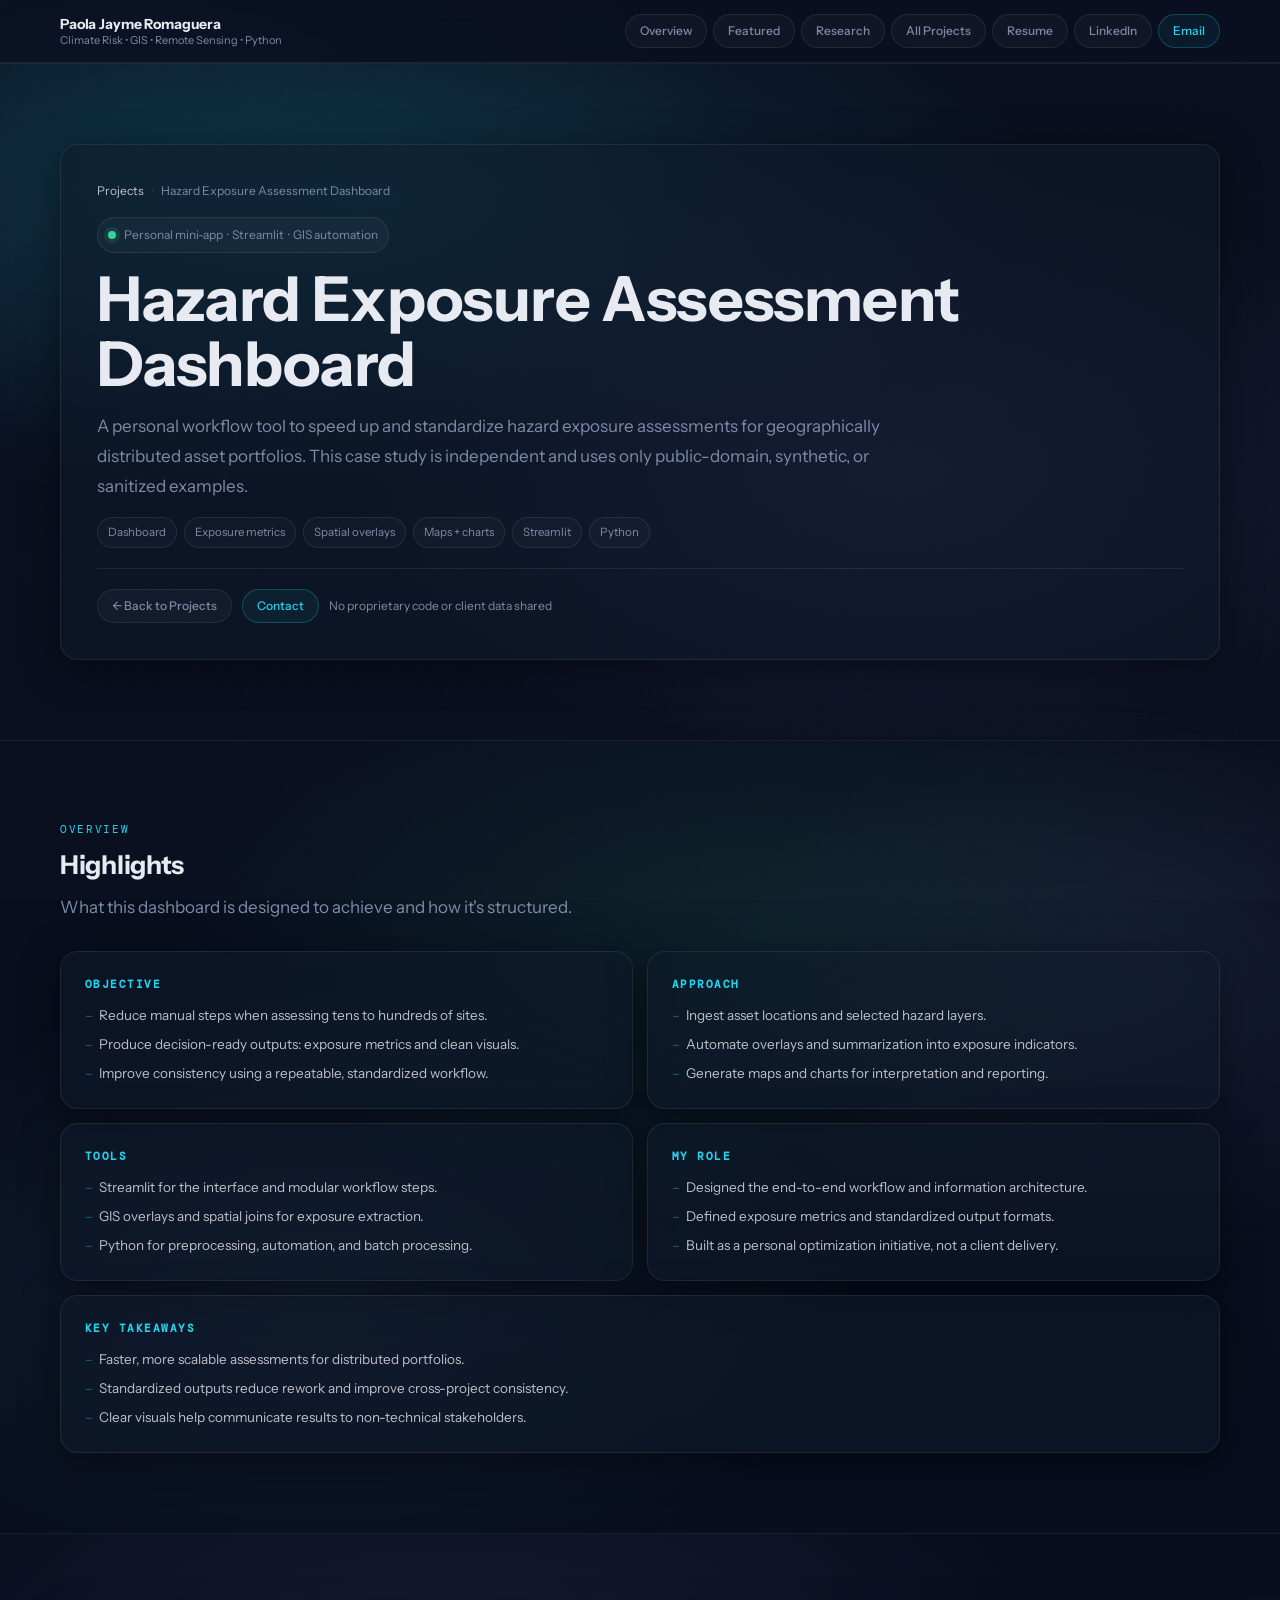
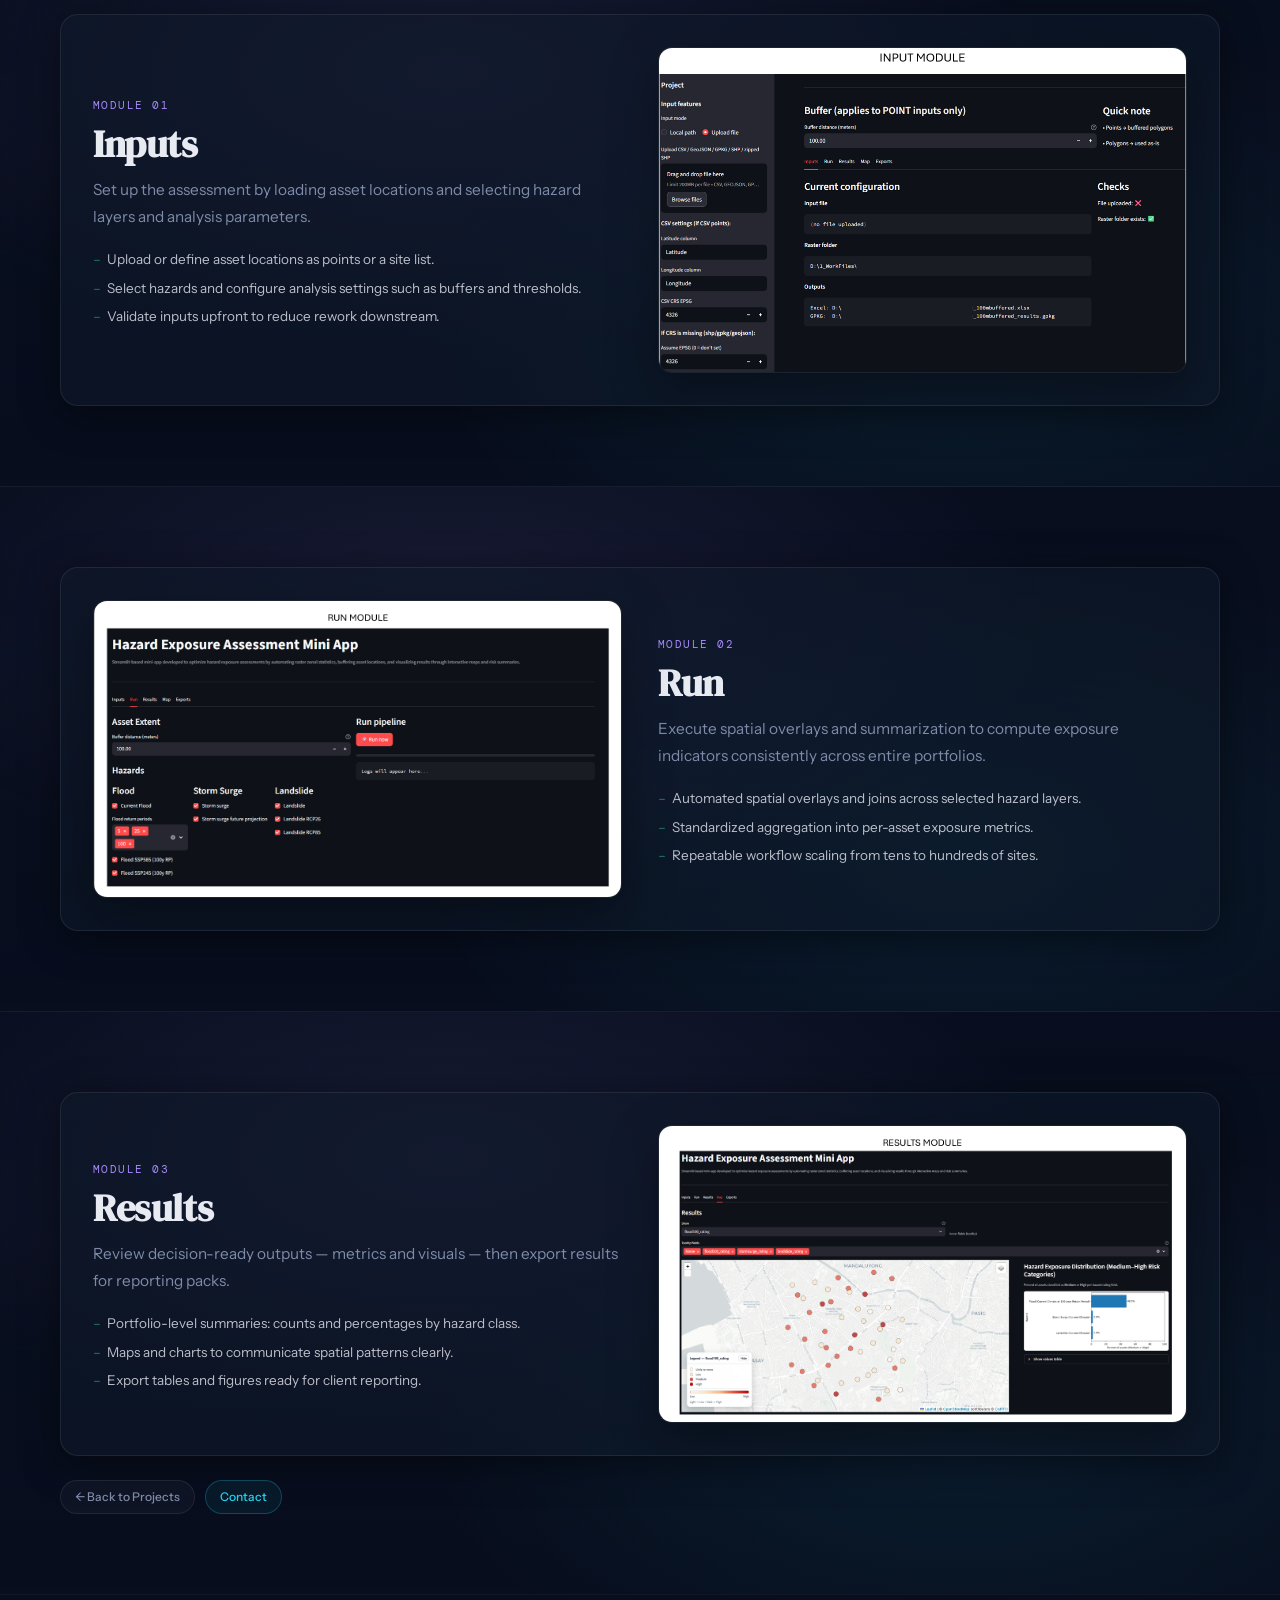
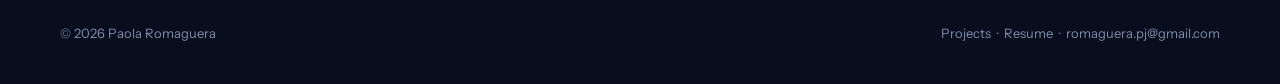
==== commit ea13293f: "Modify to match main page" ====
--- a/project-dashboard.html
+++ b/project-dashboard.html
@@ -268,7 +268,7 @@
     }
 
     .super {
-      font-family: 'DM Serif Display', serif;
+      
       font-size: clamp(34px, 5vw, 62px);
       line-height: 1.06;
       letter-spacing: -0.6px;
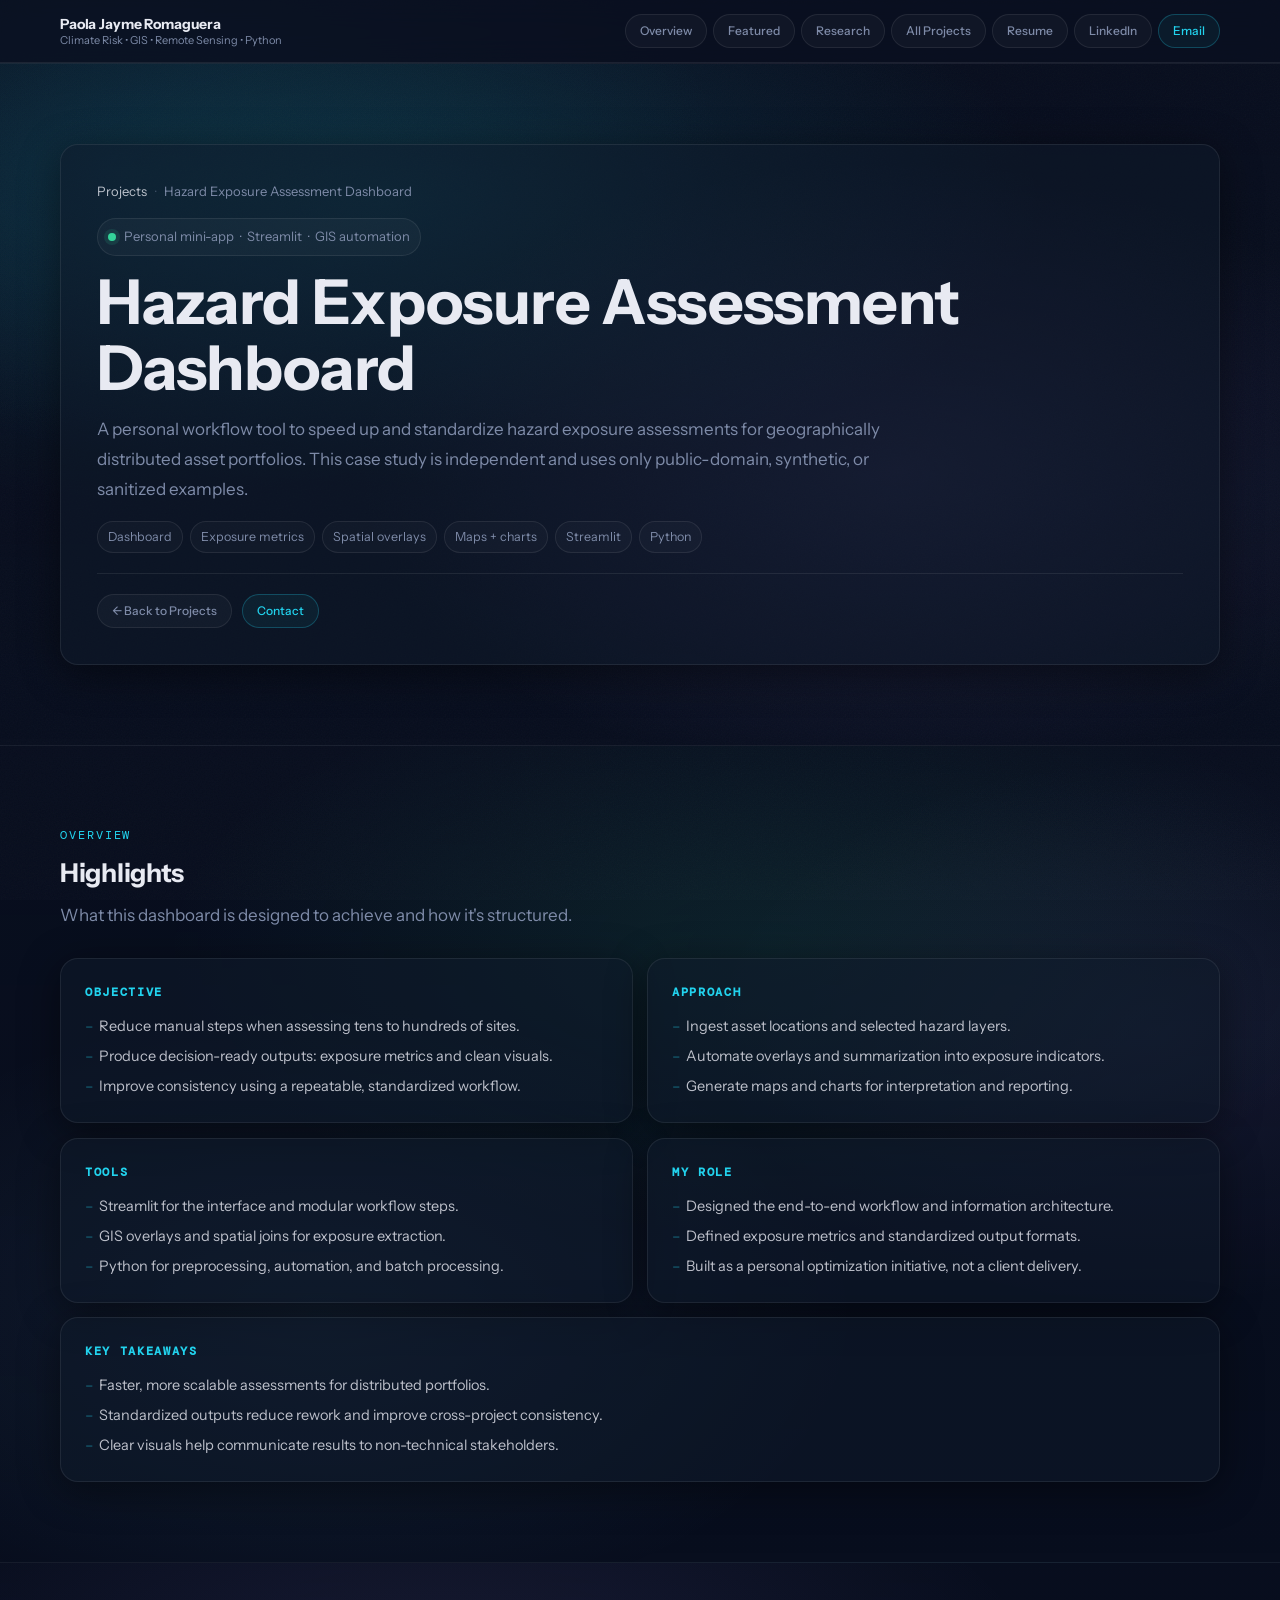
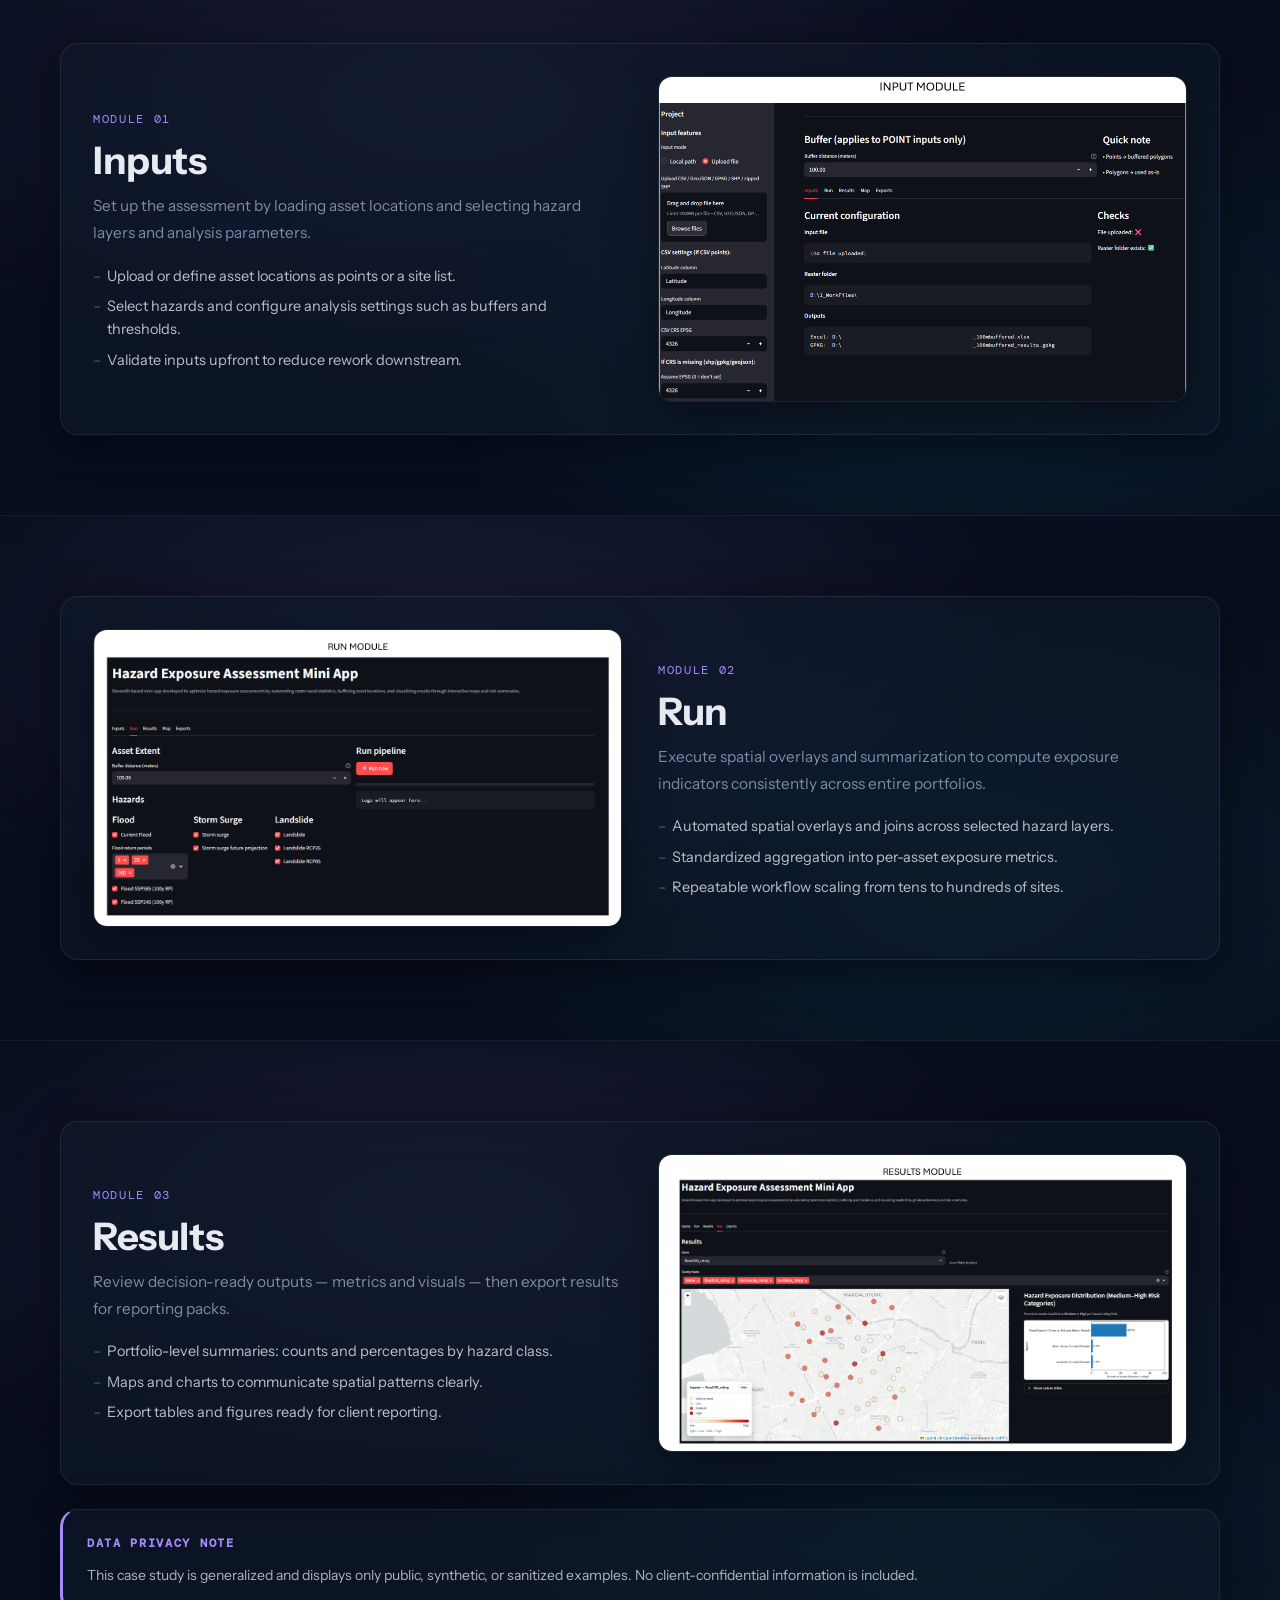
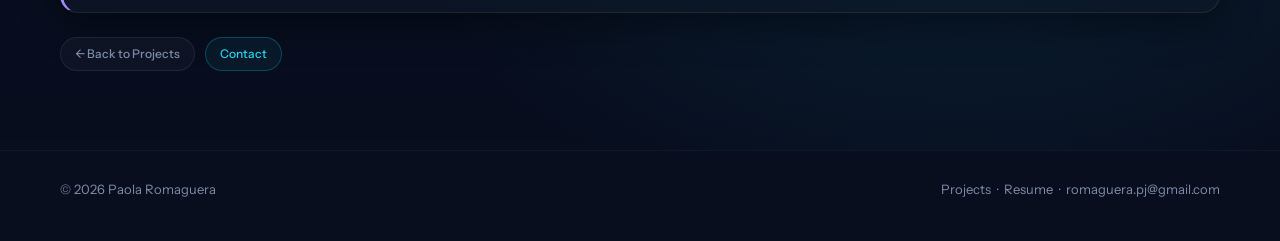
==== commit 91f0c37c: "changed font family, size; added data privacy note" ====
--- a/project-dashboard.html
+++ b/project-dashboard.html
@@ -215,7 +215,7 @@
     }
 
     .small {
-      font-size: 12px;
+      font-size: 13px;
       color: var(--muted);
     }
 
@@ -235,7 +235,7 @@
       display: flex;
       align-items: center;
       gap: 8px;
-      font-size: 12px;
+      font-size: 13px;
       color: var(--muted);
       margin-bottom: 16px;
     }
@@ -251,7 +251,7 @@
       display: inline-flex;
       gap: 8px;
       align-items: center;
-      font-size: 12px;
+      font-size: 13px;
       color: var(--muted);
       border: 1px solid var(--line);
       padding: 7px 10px;
@@ -290,7 +290,7 @@
       margin-bottom: 4px;
     }
     .tag {
-      font-size: 11.5px;
+      font-size: 12.5px;
       padding: 5px 10px;
       border: 1px solid var(--line);
       border-radius: 999px;
@@ -304,7 +304,7 @@
     ══════════════════════════════════════════ */
     .section-label {
       font-family: 'DM Mono', monospace;
-      font-size: 10.5px;
+      font-size: 12px;
       letter-spacing: .16em;
       text-transform: uppercase;
       color: var(--accent);
@@ -343,7 +343,7 @@
 
     .detail-card h3 {
       font-family: 'DM Mono', monospace;
-      font-size: 10.5px;
+      font-size: 12px;
       letter-spacing: .14em;
       text-transform: uppercase;
       color: var(--accent);
@@ -357,7 +357,7 @@
       gap: 7px;
     }
     .detail-card ul li {
-      font-size: 13.5px;
+      font-size: 14.5px;
       color: rgba(232,234,242,.80);
       padding-left: 14px;
       position: relative;
@@ -404,7 +404,7 @@
       align-items: center;
       gap: 8px;
       font-family: 'DM Mono', monospace;
-      font-size: 10.5px;
+      font-size: 12px;
       letter-spacing: .14em;
       text-transform: uppercase;
       color: var(--accent2);
@@ -412,7 +412,7 @@
     }
 
     .h-title {
-      font-family: 'DM Serif Display', serif;
+      
       font-size: clamp(26px, 3vw, 38px);
       letter-spacing: -.4px;
       line-height: 1.08;
@@ -421,7 +421,7 @@
 
     .h-desc {
       color: var(--muted);
-      font-size: clamp(13.5px, 1.2vw, 16px);
+      font-size: clamp(14.5px, 1.2vw, 16px);
       line-height: 1.75;
       margin: 0 0 18px;
       max-width: 60ch;
@@ -434,7 +434,7 @@
       gap: 7px;
     }
     .h-points li {
-      font-size: 13.5px;
+      font-size: 14.5px;
       color: rgba(232,234,242,.80);
       padding-left: 14px;
       position: relative;
@@ -469,6 +469,35 @@
         filter: saturate(1.05) contrast(1.02);
       }
     }
+	
+	/* ══════════════════════════════════════════
+       PRIVACY NOTE CARD
+    ══════════════════════════════════════════ */
+    .note-card {
+      border: 1px solid var(--line);
+      border-radius: var(--radius);
+      background: var(--surface);
+      box-shadow: var(--shadow);
+      padding: 24px;
+      border-left: 3px solid var(--accent2);
+    }
+
+    .note-card h3 {
+      font-family: 'DM Mono', monospace;
+      font-size: 12px;
+      letter-spacing: .14em;
+      text-transform: uppercase;
+      color: var(--accent2);
+      margin-bottom: 10px;
+    }
+
+    .note-card p {
+      font-size: 14px;
+      color: rgba(232,234,242,.75);
+      line-height: 1.7;
+      margin: 0;
+    }
+
 
     /* ══════════════════════════════════════════
        LIGHTBOX
@@ -610,7 +639,7 @@
           <div class="row">
             <a class="pill" href="projects.html">← Back to Projects</a>
             <a class="pill primary" href="mailto:romaguera.pj@gmail.com">Contact</a>
-            <span class="small">No proprietary code or client data shared</span>
+            
           </div>
 
         </div>
@@ -774,7 +803,17 @@
           </div>
         </div>
 
-        <div class="row reveal" style="margin-top:24px;">
+    		
+		<!-- Data privacy note -->
+        <div class="note-card reveal" style="margin-top: 24px;">
+          <h3>Data Privacy Note</h3>
+          <p>
+            This case study is generalized and displays only public, synthetic, or sanitized examples.
+            No client-confidential information is included.
+          </p>
+        </div>
+
+        <div class="row reveal" style="margin-top: 24px;">
           <a class="pill" href="projects.html">← Back to Projects</a>
           <a class="pill primary" href="mailto:romaguera.pj@gmail.com">Contact</a>
         </div>
